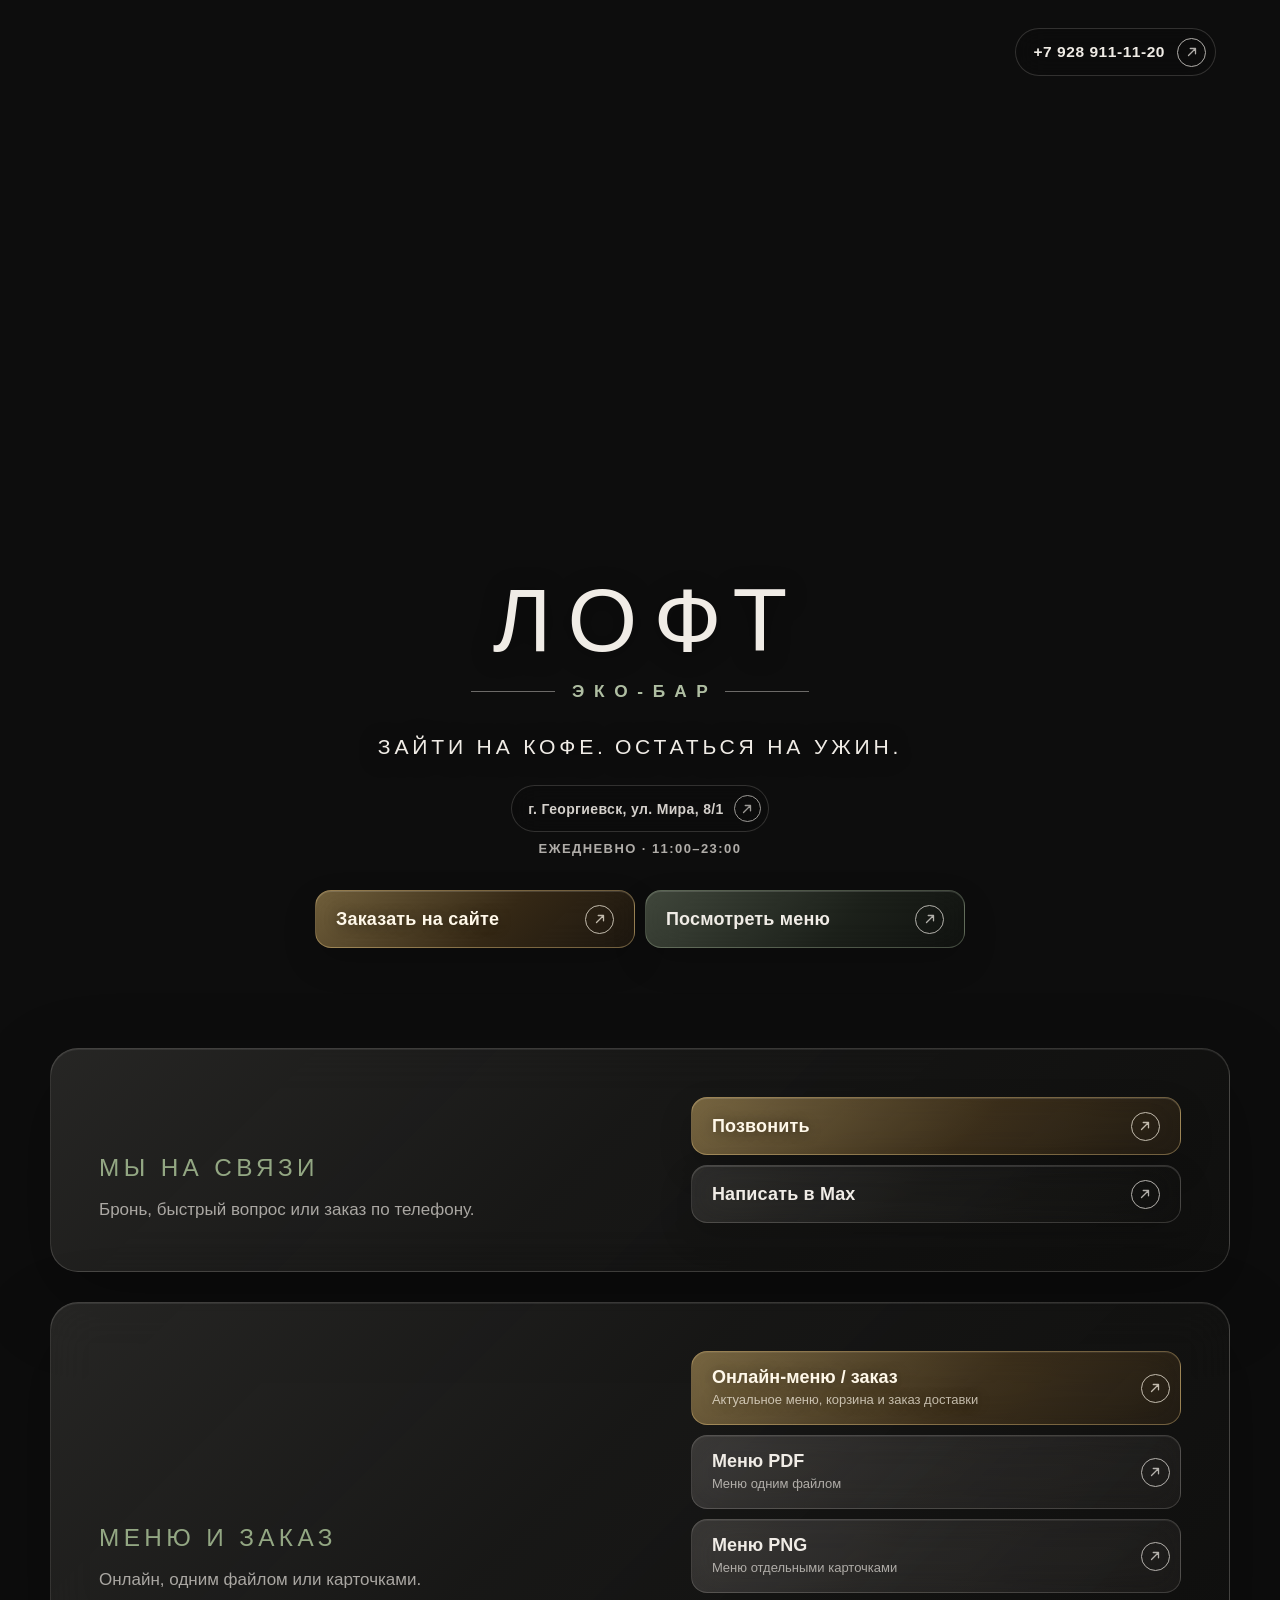
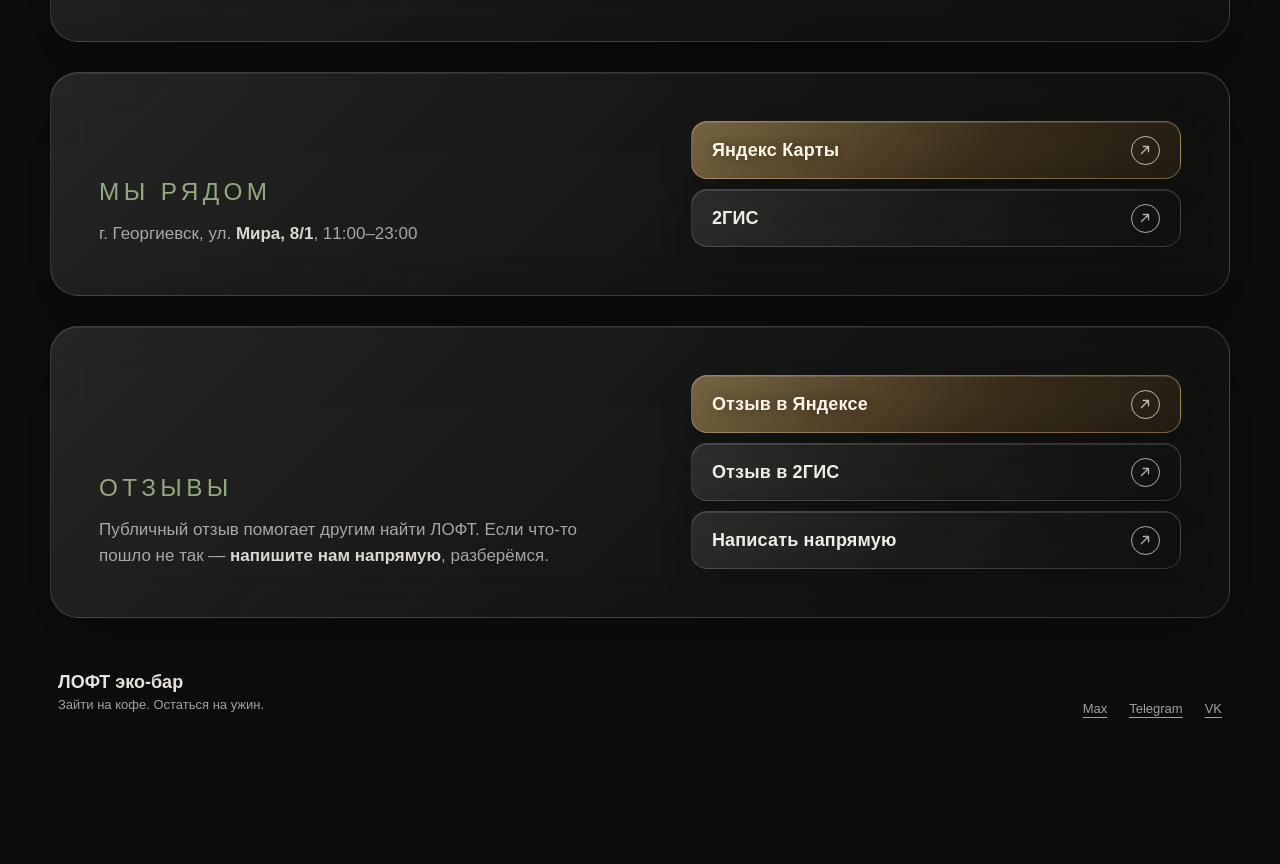
==== index.html @ bc10d26e "Add files via upload" ====
<!doctype html>
<html lang="ru">
  <head>
    <meta charset="utf-8" />
    <meta name="viewport" content="width=device-width, initial-scale=1" />
    <meta name="theme-color" content="#0d0d0d" />
    <meta
      name="description"
      content="ЛОФТ эко-бар в Георгиевске: меню, заказ, маршрут и отзывы."
    />
    <title>ЛОФТ эко-бар — семейный рестобар-кофейня</title>
    <link rel="icon" href="favicon.svg" type="image/svg+xml" />
    <link rel="stylesheet" href="styles.css" />
    <script src="script.js" defer></script>
  </head>
  <body>
    <main>
      <div class="ambientBackground" aria-hidden="true"></div>

      <header class="hero" id="top">
        <nav class="topbar" aria-label="Основная навигация">
          <a class="topPhone" href="tel:+79289111120">
            <span>+7 928 911-11-20</span>
            <span class="arrow" aria-hidden="true">
              <svg viewBox="0 0 16 16" focusable="false">
                <path d="M4 12 12 4M6 4h6v6"></path>
              </svg>
            </span>
          </a>
        </nav>

        <div class="heroContent">
          <div class="heroIdentity">
            <div class="brandLockup">
              <h1>ЛОФТ</h1>
              <div class="ecoDivider" aria-label="эко-бар">
                <span aria-hidden="true"></span>
                <p>эко-бар</p>
                <span aria-hidden="true"></span>
              </div>
            </div>
            <p class="heroTagline">
              <span>Зайти на кофе.</span>
              <span>Остаться на ужин.</span>
            </p>
          </div>

          <div class="heroDetails">
            <a
              class="metaPill metaLink"
              href="https://yandex.ru/maps/-/CLWtAUNn"
              target="_blank"
              rel="noopener noreferrer"
            >
              <span>г. Георгиевск, ул. Мира, 8/1</span>
              <span class="arrow" aria-hidden="true">
                <svg viewBox="0 0 16 16" focusable="false">
                  <path d="M4 12 12 4M6 4h6v6"></path>
                </svg>
              </span>
            </a>
            <span class="heroHours">Ежедневно · 11:00–23:00</span>
          </div>

          <div class="heroActions">
            <a
              class="button buttonPrimary"
              href="https://delivery.restik.com/loftecobar"
              target="_blank"
              rel="noopener noreferrer"
            >
              Заказать на сайте
              <span class="arrow" aria-hidden="true">
                <svg viewBox="0 0 16 16" focusable="false">
                  <path d="M4 12 12 4M6 4h6v6"></path>
                </svg>
              </span>
            </a>
            <a class="button buttonGlass" href="#menu">
              Посмотреть меню
              <span class="arrow" aria-hidden="true">
                <svg viewBox="0 0 16 16" focusable="false">
                  <path d="M4 12 12 4M6 4h6v6"></path>
                </svg>
              </span>
            </a>
          </div>
        </div>
      </header>

      <div class="contentShell">
        <section class="glassPanel contactPanel" id="contact">
          <div class="contactCopy">
            <h2>Мы на связи</h2>
            <p>Бронь, быстрый вопрос или заказ по телефону.</p>
          </div>
          <div class="contactActions">
            <a class="button buttonPrimary" href="tel:+79289111120">
              Позвонить
              <span class="arrow" aria-hidden="true">
                <svg viewBox="0 0 16 16" focusable="false">
                  <path d="M4 12 12 4M6 4h6v6"></path>
                </svg>
              </span>
            </a>
            <a
              class="button buttonQuiet"
              href="https://max.ru/u/f9LHodD0cOJC2l22G8SwGrYEwNBu0Li9f3mlZ4DPx5f_AALDQjhPPnP1zCc"
              target="_blank"
              rel="noopener noreferrer"
            >
              Написать в Max
              <span class="arrow" aria-hidden="true">
                <svg viewBox="0 0 16 16" focusable="false">
                  <path d="M4 12 12 4M6 4h6v6"></path>
                </svg>
              </span>
            </a>
          </div>
        </section>

        <section class="glassPanel actionsPanel" id="menu">
          <div class="sectionIntro">
            <p class="sectionLabel menuTitle">Меню и заказ</p>
            <p>Онлайн, одним файлом или карточками.</p>
          </div>

          <div class="actionGrid">
            <a
              class="actionCard actionCardPrimary"
              href="https://delivery.restik.com/loftecobar"
              target="_blank"
              rel="noopener noreferrer"
            >
              <span class="cardNumber">01</span>
              <span class="cardCopy">
                <strong>Онлайн-меню / заказ</strong>
                <small>Актуальное меню, корзина и заказ доставки</small>
              </span>
              <span class="arrow" aria-hidden="true">
                <svg viewBox="0 0 16 16" focusable="false">
                  <path d="M4 12 12 4M6 4h6v6"></path>
                </svg>
              </span>
            </a>

            <a
              class="actionCard"
              href="https://disk.yandex.ru/i/TqRIkq4zuN8ZxA"
              target="_blank"
              rel="noopener noreferrer"
            >
              <span class="cardNumber">02</span>
              <span class="cardCopy">
                <strong>Меню PDF</strong>
                <small>Меню одним файлом</small>
              </span>
              <span class="arrow" aria-hidden="true">
                <svg viewBox="0 0 16 16" focusable="false">
                  <path d="M4 12 12 4M6 4h6v6"></path>
                </svg>
              </span>
            </a>

            <a
              class="actionCard"
              href="https://disk.yandex.ru/d/AP6tMeqPiaYXHA"
              target="_blank"
              rel="noopener noreferrer"
            >
              <span class="cardNumber">03</span>
              <span class="cardCopy">
                <strong>Меню PNG</strong>
                <small>Меню отдельными карточками</small>
              </span>
              <span class="arrow" aria-hidden="true">
                <svg viewBox="0 0 16 16" focusable="false">
                  <path d="M4 12 12 4M6 4h6v6"></path>
                </svg>
              </span>
            </a>
          </div>
        </section>

        <section class="detailGrid" aria-label="Маршрут">
          <article class="glassPanel detailCard" id="route">
            <div class="detailCopy">
              <h2 class="panelTitle">Мы рядом</h2>
              <p class="panelDescription routeDescription">
                г. Георгиевск, ул. <strong>Мира, 8/1</strong>, 11:00–23:00
              </p>
            </div>
            <div class="buttonStack">
              <a
                class="button buttonPrimary"
                href="https://yandex.ru/maps/-/CLWtAUNn"
                target="_blank"
                rel="noopener noreferrer"
              >
                Яндекс Карты
                <span class="arrow" aria-hidden="true">
                  <svg viewBox="0 0 16 16" focusable="false">
                    <path d="M4 12 12 4M6 4h6v6"></path>
                  </svg>
                </span>
              </a>
              <a
                class="button buttonQuiet"
                href="https://go.2gis.com/yyePI"
                target="_blank"
                rel="noopener noreferrer"
              >
                2ГИС
                <span class="arrow" aria-hidden="true">
                  <svg viewBox="0 0 16 16" focusable="false">
                    <path d="M4 12 12 4M6 4h6v6"></path>
                  </svg>
                </span>
              </a>
            </div>
          </article>
        </section>

        <section class="glassPanel reviewPanel" id="reviews">
          <div class="reviewCopy">
            <h2 class="panelTitle">Отзывы</h2>
            <p class="panelDescription">
              Публичный отзыв помогает другим найти ЛОФТ. Если что-то пошло не
              так — <strong>напишите нам напрямую</strong>, разберёмся.
            </p>
          </div>
          <div class="reviewActions">
            <a
              class="button buttonPrimary"
              href="https://yandex.ru/maps/org/loft_eco_bar/25566783641/?add-review=true&amp;ll=43.453183%2C44.127639&amp;z=14"
              target="_blank"
              rel="noopener noreferrer"
            >
              Отзыв в Яндексе
              <span class="arrow" aria-hidden="true">
                <svg viewBox="0 0 16 16" focusable="false">
                  <path d="M4 12 12 4M6 4h6v6"></path>
                </svg>
              </span>
            </a>
            <a
              class="button buttonQuiet"
              href="https://go.2gis.com/J8Sox"
              target="_blank"
              rel="noopener noreferrer"
            >
              Отзыв в 2ГИС
              <span class="arrow" aria-hidden="true">
                <svg viewBox="0 0 16 16" focusable="false">
                  <path d="M4 12 12 4M6 4h6v6"></path>
                </svg>
              </span>
            </a>
            <a
              class="button buttonQuiet"
              href="https://max.ru/u/f9LHodD0cOIA-SZj9-avbQp1Ar7JcLvjmVXccJVioT0Pys84n3wCsUuttxI"
              target="_blank"
              rel="noopener noreferrer"
            >
              Написать напрямую
              <span class="arrow" aria-hidden="true">
                <svg viewBox="0 0 16 16" focusable="false">
                  <path d="M4 12 12 4M6 4h6v6"></path>
                </svg>
              </span>
            </a>
          </div>
        </section>

        <footer>
          <div>
            <p class="footerBrand">ЛОФТ эко-бар</p>
            <p>Зайти на кофе. Остаться на ужин.</p>
          </div>
          <div class="socials" aria-label="Социальные сети">
            <a
              href="https://max.ru/id615425451700_biz"
              target="_blank"
              rel="noopener noreferrer"
              >Max</a
            >
            <a
              href="https://t.me/loft_eco_bar"
              target="_blank"
              rel="noopener noreferrer"
              >Telegram</a
            >
            <a
              href="https://vk.ru/loft_eco_bar"
              target="_blank"
              rel="noopener noreferrer"
              >VK</a
            >
          </div>
        </footer>
      </div>

      <nav class="mobileDock" aria-label="Быстрые действия">
        <a
          href="https://delivery.restik.com/loftecobar"
          target="_blank"
          rel="noopener noreferrer"
        >
          <span aria-hidden="true"></span>
          Заказать
        </a>
        <a href="#menu">
          <span aria-hidden="true"></span>
          Меню
        </a>
        <a href="#route">
          <span aria-hidden="true"></span>
          Маршрут
        </a>
      </nav>
    </main>
  </body>
</html>
---- styles.css ----
@font-face {
  font-family: "Manrope";
  font-style: normal;
  font-weight: 200 800;
  font-display: swap;
  src: url("assets/fonts/manrope-cyrillic.woff2") format("woff2");
  unicode-range: U+0301, U+0400-045F, U+0490-0491, U+04B0-04B1, U+2116;
}

@font-face {
  font-family: "Manrope";
  font-style: normal;
  font-weight: 200 800;
  font-display: swap;
  src: url("assets/fonts/manrope-latin.woff2") format("woff2");
  unicode-range: U+0000-00FF, U+0131, U+0152-0153, U+02BB-02BC, U+02C6, U+02DA,
    U+02DC, U+0304, U+0308, U+0329, U+2000-206F, U+20AC, U+2122, U+2191,
    U+2193, U+2212, U+2215, U+FEFF, U+FFFD;
}

@font-face {
  font-family: "Montserrat";
  font-style: normal;
  font-weight: 100 900;
  font-display: swap;
  src: url("assets/fonts/montserrat-cyrillic.woff2") format("woff2");
  unicode-range: U+0301, U+0400-045F, U+0490-0491, U+04B0-04B1, U+2116;
}

@font-face {
  font-family: "Montserrat";
  font-style: normal;
  font-weight: 100 900;
  font-display: swap;
  src: url("assets/fonts/montserrat-latin.woff2") format("woff2");
  unicode-range: U+0000-00FF, U+0131, U+0152-0153, U+02BB-02BC, U+02C6, U+02DA,
    U+02DC, U+0304, U+0308, U+0329, U+2000-206F, U+20AC, U+2122, U+2191,
    U+2193, U+2212, U+2215, U+FEFF, U+FFFD;
}

:root {
  --font-manrope: "Manrope", sans-serif;
  --font-montserrat: "Montserrat", sans-serif;
  --ink: #0d0d0d;
  --milk: #f0ece6;
  --milk-muted: rgba(240, 236, 230, 0.67);
  --accent: #caa05b;
  --accent-bright: #d8b16d;
  --sage: #93a783;
  --sage-soft: #afbea2;
  --amber-glass:
    linear-gradient(135deg, rgba(229, 191, 113, 0.46), rgba(172, 122, 48, 0.25) 58%, rgba(94, 65, 28, 0.2));
  --sage-glass:
    linear-gradient(135deg, rgba(164, 184, 150, 0.34), rgba(89, 111, 80, 0.2) 62%, rgba(34, 45, 31, 0.18));
  --neutral-glass:
    linear-gradient(135deg, rgba(240, 236, 230, 0.105), rgba(240, 236, 230, 0.035) 46%, rgba(13, 13, 13, 0.16));
  --glass: rgba(18, 18, 16, 0.5);
  --glass-strong: rgba(13, 13, 13, 0.88);
  --glass-soft: rgba(240, 236, 230, 0.052);
  --line: rgba(240, 236, 230, 0.17);
  --shadow: 0 28px 80px rgba(0, 0, 0, 0.28);
}

* {
  box-sizing: border-box;
}

html {
  scroll-behavior: smooth;
  scroll-padding-top: 24px;
  background: var(--ink);
}

body {
  margin: 0;
  min-width: 320px;
  background: var(--ink);
  color: var(--milk);
  font-family: var(--font-manrope), Arial, sans-serif;
  -webkit-font-smoothing: antialiased;
  -moz-osx-font-smoothing: grayscale;
  text-rendering: optimizeLegibility;
}

main {
  position: relative;
  isolation: isolate;
}

a {
  color: inherit;
}

.ambientBackground {
  position: fixed;
  z-index: 0;
  inset: 0;
  background-color: var(--ink);
  background-image: url("assets/hero-lamps-desktop.webp");
  background-repeat: no-repeat;
  background-position: center top;
  background-size: 100% auto;
  pointer-events: none;
}

.ambientBackground::after {
  content: "";
  position: absolute;
  inset: 0;
  background:
    linear-gradient(90deg, rgba(13, 13, 13, 0.46) 0%, rgba(13, 13, 13, 0.08) 50%, rgba(13, 13, 13, 0.46) 100%),
    linear-gradient(180deg, rgba(13, 13, 13, 0.04) 0%, rgba(13, 13, 13, 0.1) 48%, rgba(13, 13, 13, 0.88) 94%);
}

.hero {
  position: relative;
  z-index: 1;
  width: min(1440px, 100%);
  min-height: 100svh;
  margin: 0 auto;
  padding: 28px clamp(24px, 5vw, 72px) 56px;
  display: flex;
  flex-direction: column;
}

.topbar {
  display: flex;
  align-items: center;
  justify-content: flex-end;
  gap: 20px;
}

.topPhone {
  min-height: 48px;
  padding: 0 9px 0 18px;
  display: inline-flex;
  align-items: center;
  gap: 12px;
  border: 1px solid var(--line);
  border-radius: 999px;
  background: rgba(13, 13, 13, 0.38);
  backdrop-filter: blur(14px);
  -webkit-backdrop-filter: blur(14px);
  text-decoration: none;
  font-size: 15.5px;
  font-weight: 650;
  letter-spacing: 0.035em;
}

.arrow {
  width: 29px;
  height: 29px;
  flex: none;
  display: inline-grid;
  place-items: center;
  border: 1px solid currentColor;
  border-radius: 50%;
  opacity: 0.72;
  transition: transform 180ms ease, opacity 180ms ease;
}

.arrow svg {
  width: 14px;
  height: 14px;
  fill: none;
  stroke: currentColor;
  stroke-width: 1.5;
  stroke-linecap: round;
  stroke-linejoin: round;
}

a:hover .arrow {
  transform: translate(1px, -1px);
  opacity: 1;
}

.heroContent {
  width: min(940px, 100%);
  margin: clamp(430px, 56svh, 720px) auto 0;
  text-align: center;
}

.brandLockup {
  width: fit-content;
  max-width: 100%;
  margin-inline: auto;
}

.hero h1 {
  margin: 0;
  font-size: clamp(64px, 7vw, 101px);
  font-family: var(--font-montserrat), Arial, sans-serif;
  font-weight: 400;
  line-height: 0.9;
  letter-spacing: 0.18em;
  text-transform: uppercase;
  text-wrap: balance;
  text-shadow: 0 3px 24px rgba(0, 0, 0, 0.42);
  transform: translateX(0.09em);
}

.ecoDivider {
  width: 100%;
  margin: 20px auto 0;
  display: grid;
  grid-template-columns: 1fr 2fr 1fr;
  align-items: center;
  gap: 0;
}

.ecoDivider > span {
  width: 100%;
  height: 1px;
  background: rgba(240, 236, 230, 0.42);
}

.ecoDivider p {
  margin: 0;
  padding-inline: 12px;
  color: var(--sage-soft);
  font-size: clamp(15px, 1.35vw, 19px);
  font-weight: 620;
  letter-spacing: 0.56em;
  text-transform: uppercase;
  transform: translateX(0.28em);
}

.sectionLabel {
  margin: 0 0 16px;
  color: var(--sage-soft);
  font-size: 11px;
  font-weight: 760;
  line-height: 1.4;
  letter-spacing: 0.19em;
  text-transform: uppercase;
}

.heroTagline {
  margin: 29px 0 0;
  display: flex;
  justify-content: center;
  gap: 0.7ch;
  font-size: clamp(16.5px, 1.65vw, 22px);
  font-weight: 520;
  line-height: 1.55;
  letter-spacing: 0.18em;
  text-transform: uppercase;
  text-shadow: 0 3px 20px rgba(0, 0, 0, 0.62);
}

.heroDetails {
  margin-top: 22px;
  display: flex;
  flex-direction: column;
  align-items: center;
  justify-content: center;
  gap: 9px;
  flex-wrap: wrap;
}

.heroHours {
  color: rgba(240, 236, 230, 0.72);
  font-size: 13px;
  font-weight: 620;
  letter-spacing: 0.11em;
  text-transform: uppercase;
}

.metaPill {
  min-height: 47px;
  padding: 0 16px;
  display: inline-flex;
  align-items: center;
  gap: 10px;
  border: 1px solid var(--line);
  border-radius: 999px;
  background: rgba(13, 13, 13, 0.38);
  backdrop-filter: blur(14px);
  -webkit-backdrop-filter: blur(14px);
  color: rgba(240, 236, 230, 0.88);
  font-size: 14px;
  font-weight: 620;
  letter-spacing: 0.025em;
}

.metaLink {
  padding-right: 7px;
  text-decoration: none;
}

.metaLink .arrow {
  width: 27px;
  height: 27px;
}

.heroActions {
  width: min(650px, 100%);
  margin: 34px auto 0;
  display: grid;
  grid-template-columns: repeat(2, minmax(0, 1fr));
  justify-content: center;
  gap: 10px;
}

.button {
  min-height: 58px;
  padding: 0 20px;
  display: inline-flex;
  align-items: center;
  justify-content: space-between;
  gap: 18px;
  border: 1px solid transparent;
  border-radius: 16px;
  text-decoration: none;
  font-size: 14px;
  font-weight: 640;
  letter-spacing: 0.015em;
  box-shadow:
    inset 0 1px 0 rgba(255, 255, 255, 0.13),
    0 14px 34px rgba(0, 0, 0, 0.16);
  backdrop-filter: blur(18px) saturate(118%);
  -webkit-backdrop-filter: blur(18px) saturate(118%);
  transition: transform 180ms ease, filter 180ms ease, border-color 180ms ease;
}

.button:active,
.actionCard:active {
  transform: scale(0.985);
}

.buttonPrimary {
  border-color: rgba(240, 205, 137, 0.38);
  background: var(--amber-glass);
  color: #fff8e9;
  text-shadow: 0 1px 14px rgba(0, 0, 0, 0.42);
}

.buttonPrimary:hover {
  filter: brightness(1.1);
  border-color: rgba(248, 218, 156, 0.58);
}

.buttonQuiet {
  border-color: var(--line);
  background: var(--neutral-glass);
  color: var(--milk);
}

.buttonGlass {
  border-color: rgba(181, 201, 167, 0.31);
  background: var(--sage-glass);
  color: var(--milk);
}

.buttonGlass:hover,
.buttonQuiet:hover {
  border-color: rgba(240, 236, 230, 0.24);
  filter: brightness(1.12);
}

.hasActiveButton .buttonPrimary,
.hasActiveButton .actionCardPrimary,
.hasActiveButton .mobileDock a:first-child {
  border-color: rgba(181, 201, 167, 0.31);
  background: var(--sage-glass);
  color: var(--milk);
  text-shadow: none;
}

.button.isActiveButton,
.actionCard.isActiveButton,
.mobileDock a.isActiveButton {
  border-color: rgba(240, 205, 137, 0.42);
  background: var(--amber-glass);
  color: #fff8e9;
  text-shadow: 0 1px 14px rgba(0, 0, 0, 0.42);
}

.contentShell {
  position: relative;
  z-index: 1;
  width: min(1180px, calc(100% - 32px));
  margin: 0 auto;
  padding: 44px 0 132px;
}

.glassPanel {
  border: 1px solid var(--line);
  border-radius: 28px;
  background:
    var(--neutral-glass),
    var(--glass);
  box-shadow:
    inset 0 1px 0 rgba(255, 255, 255, 0.08),
    var(--shadow);
  backdrop-filter: blur(24px) saturate(112%);
  -webkit-backdrop-filter: blur(24px) saturate(112%);
}

.contactPanel {
  padding: clamp(30px, 4.4vw, 48px);
  display: grid;
  grid-template-columns: minmax(0, 1fr) minmax(440px, 0.95fr);
  align-items: end;
  gap: clamp(34px, 6vw, 76px);
}

.contactCopy h2,
.panelTitle {
  margin: 0;
  color: var(--sage);
  font-size: clamp(18px, 1.9vw, 25px);
  font-weight: 520;
  line-height: 1.55;
  letter-spacing: 0.18em;
  text-transform: uppercase;
}

.contactCopy p,
.panelDescription {
  margin: 18px 0 0;
  color: var(--milk-muted);
  font-size: 17px;
  line-height: 1.55;
}

.panelDescription strong {
  color: rgba(240, 236, 230, 0.9);
  font-weight: 590;
  text-decoration: none;
}

.contactActions {
  display: grid;
  grid-template-columns: 1fr;
  gap: 10px;
}

.contactActions .button {
  font-size: 20px;
  font-weight: 620;
}

.actionsPanel {
  margin-top: 22px;
  padding: clamp(28px, 5vw, 58px);
}

.sectionIntro {
  max-width: 630px;
}

.sectionIntro .menuTitle {
  margin: 0;
  color: var(--sage);
  font-size: clamp(18px, 1.9vw, 25px);
  font-weight: 520;
  line-height: 1.55;
  letter-spacing: 0.18em;
  text-transform: uppercase;
}

.sectionLabel {
  color: var(--sage-soft);
}

.sectionIntro h2 {
  margin: 0;
  font-size: clamp(34px, 4.3vw, 57px);
  font-weight: 570;
  line-height: 1.05;
  letter-spacing: -0.04em;
  text-wrap: balance;
}

.sectionIntro > p:last-child,
.detailText {
  margin: 16px 0 0;
  color: var(--milk-muted);
  font-size: 17px;
  line-height: 1.6;
}

.actionGrid {
  margin-top: 30px;
  display: grid;
  grid-template-columns: repeat(2, minmax(0, 1fr));
  gap: 12px;
}

.actionCard {
  min-height: 160px;
  padding: 22px;
  display: grid;
  grid-template-columns: 1fr auto;
  grid-template-rows: auto 1fr;
  gap: 22px;
  border: 1px solid var(--line);
  border-radius: 22px;
  background:
    var(--neutral-glass),
    var(--glass-soft);
  box-shadow: inset 0 1px 0 rgba(255, 255, 255, 0.065);
  backdrop-filter: blur(17px) saturate(112%);
  -webkit-backdrop-filter: blur(17px) saturate(112%);
  text-decoration: none;
  transition: transform 180ms ease, filter 180ms ease, border-color 180ms ease;
}

.actionCard:hover {
  transform: translateY(-2px);
  border-color: rgba(156, 173, 142, 0.7);
  filter: brightness(1.12);
}

.actionCardPrimary {
  border-color: rgba(240, 205, 137, 0.36);
  background: var(--amber-glass);
  color: #fff8e9;
  text-shadow: 0 1px 14px rgba(0, 0, 0, 0.36);
}

.actionCardPrimary:hover {
  border-color: rgba(248, 218, 156, 0.56);
}

.cardNumber {
  font-size: 11px;
  font-weight: 800;
  letter-spacing: 0.15em;
}

.actionCard:not(.actionCardPrimary) .cardNumber {
  color: #a6b096;
}

.cardCopy {
  grid-column: 1;
  grid-row: 2;
  align-self: end;
}

.cardCopy strong {
  display: block;
  font-size: 20px;
  font-weight: 620;
}

.cardCopy small {
  margin-top: 7px;
  display: block;
  color: var(--milk-muted);
  font-size: 14px;
  line-height: 1.45;
}

.actionCardPrimary .cardCopy small {
  color: rgba(255, 248, 233, 0.7);
}

.actionCard > .arrow {
  grid-column: 2;
  grid-row: 2;
  align-self: end;
}

.detailGrid {
  margin-top: 22px;
  display: grid;
  grid-template-columns: 1fr;
  gap: 16px;
}

.detailCard {
  padding: clamp(28px, 4.4vw, 48px);
  display: flex;
  flex-direction: column;
}

.routeDescription {
  max-width: 560px;
}

.buttonStack {
  margin-top: 0;
  padding-top: 29px;
  display: grid;
  grid-template-columns: 1fr;
  gap: 10px;
}

.reviewPanel {
  margin-top: 22px;
  padding: clamp(28px, 5vw, 58px);
  display: grid;
  grid-template-columns: minmax(0, 1fr) minmax(440px, 0.95fr);
  align-items: end;
  gap: clamp(34px, 6vw, 76px);
}

.reviewActions {
  display: grid;
  gap: 10px;
}

.buttonStack .button,
.reviewActions .button {
  font-size: 20px;
  font-weight: 620;
}

footer {
  padding: 50px 8px 16px;
  display: flex;
  align-items: end;
  justify-content: space-between;
  gap: 32px;
  color: var(--milk-muted);
  font-size: 13px;
}

footer p {
  margin: 4px 0;
}

.footerBrand {
  color: var(--milk);
  font-size: 18px;
  font-weight: 760;
}

.socials {
  display: flex;
  flex-wrap: wrap;
  gap: 22px;
}

.socials a {
  text-underline-offset: 4px;
}

.mobileDock {
  display: none;
}

:focus-visible {
  outline: 2px solid var(--sage-soft);
  outline-offset: 4px;
}

@media (min-width: 761px) {
  .ambientBackground::after {
    background:
      linear-gradient(
        180deg,
        rgba(13, 13, 13, 0.02) 0%,
        rgba(13, 13, 13, 0.1) 34%,
        rgba(13, 13, 13, 0.78) 82%,
        var(--ink) 100%
      );
  }

  .heroActions .button,
  .contactActions .button,
  .buttonStack .button,
  .reviewActions .button {
    font-size: 18px;
    font-weight: 570;
    letter-spacing: 0.01em;
  }

  .actionsPanel,
  .detailGrid,
  .reviewPanel {
    margin-top: 30px;
  }

  .contactPanel,
  .actionsPanel,
  .detailCard,
  .reviewPanel {
    padding: clamp(30px, 4.4vw, 48px);
    grid-template-columns: minmax(0, 1fr) minmax(440px, 0.95fr);
    align-items: stretch;
    gap: clamp(34px, 6vw, 76px);
  }

  .actionsPanel {
    display: grid;
  }

  .contactCopy,
  .sectionIntro,
  .detailCopy,
  .reviewCopy {
    align-self: end;
  }

  .contactCopy p,
  .sectionIntro > p:last-child,
  .panelDescription {
    margin-top: 10px;
  }

  .contactActions,
  .actionGrid,
  .buttonStack,
  .reviewActions {
    align-self: start;
  }

  .actionGrid {
    margin-top: 0;
    grid-template-columns: 1fr;
    gap: 10px;
  }

  .actionCard {
    min-height: 74px;
    padding: 0 10px 0 20px;
    grid-template-columns: 1fr auto;
    grid-template-rows: 1fr;
    gap: 18px;
    border-radius: 16px;
  }

  .cardNumber {
    display: none;
  }

  .cardCopy {
    grid-column: 1;
    grid-row: 1;
    align-self: center;
  }

  .cardCopy strong {
    font-size: 18px;
    font-weight: 570;
  }

  .cardCopy small {
    margin-top: 3px;
    font-size: 13px;
  }

  .actionCard > .arrow {
    grid-column: 2;
    grid-row: 1;
    align-self: center;
  }

  .detailCard {
    display: grid;
  }

  .buttonStack {
    padding-top: 0;
  }
}

@media (max-width: 760px) {
  .ambientBackground {
    background-image: url("assets/hero-lamps-mobile.webp");
    background-position: center top;
    background-size: cover;
  }

  .ambientBackground::after {
    background:
      linear-gradient(180deg, rgba(13, 13, 13, 0.02) 0%, rgba(13, 13, 13, 0.1) 34%, rgba(13, 13, 13, 0.78) 82%, var(--ink) 100%);
  }

  .hero {
    min-height: 100svh;
    padding: 19px 18px calc(90px + env(safe-area-inset-bottom));
  }

  .topbar {
    gap: 8px;
  }

  .topPhone {
    min-height: 42px;
    padding: 0 7px 0 12px;
    gap: 8px;
    font-size: clamp(11.5px, 3.3vw, 13.75px);
  }

  .topPhone .arrow {
    width: 26px;
    height: 26px;
    font-size: 10px;
  }

  .heroContent {
    width: 100%;
    max-width: 560px;
    margin-top: clamp(300px, 41svh, 360px);
  }

  .brandLockup {
    width: min(82vw, 360px);
  }

  .heroTagline {
    margin-top: 22px;
    flex-direction: column;
    gap: 2px;
    font-size: clamp(12px, 3.75vw, 15.25px);
    line-height: 1.65;
    letter-spacing: 0.15em;
  }

  .heroDetails {
    margin-top: 17px;
    gap: 7px;
  }

  .heroHours {
    font-size: 11px;
    letter-spacing: 0.1em;
  }

  .metaPill {
    min-height: 42px;
    padding-inline: 13px;
    font-size: clamp(11.5px, 3.2vw, 13.75px);
  }

  .metaLink {
    padding-right: 6px;
  }

  .metaLink .arrow {
    width: 26px;
    height: 26px;
    font-size: 10px;
  }

  .heroActions {
    display: grid;
    grid-template-columns: repeat(2, minmax(0, 1fr));
    margin-top: 30px;
    gap: 8px;
  }

  .heroActions .button {
    min-height: 54px;
    padding-inline: 12px 8px;
    gap: 8px;
    font-size: clamp(10.5px, 3vw, 12.5px);
    font-weight: 570;
    letter-spacing: 0.01em;
    white-space: nowrap;
  }

  .heroActions .arrow {
    width: 26px;
    height: 26px;
    font-size: 10px;
  }

  .contentShell {
    width: min(100% - 24px, 620px);
    padding: 28px 0 124px;
  }

  .glassPanel {
    border-radius: 23px;
    background:
      linear-gradient(
        135deg,
        rgba(240, 236, 230, 0.075),
        rgba(240, 236, 230, 0.02) 46%,
        rgba(13, 13, 13, 0.08)
      ),
      rgba(13, 13, 13, 0.34);
    backdrop-filter: blur(18px) saturate(108%);
    -webkit-backdrop-filter: blur(18px) saturate(108%);
  }

  .actionsPanel,
  .detailCard,
  .reviewPanel {
    padding: 24px 20px;
  }

  .contactPanel {
    padding: 25px 20px 20px;
    grid-template-columns: 1fr;
    gap: 24px;
  }

  .contactCopy h2,
  .panelTitle {
    font-size: clamp(15.5px, 4.2vw, 18px);
  }

  .sectionIntro .menuTitle {
    font-size: clamp(15.5px, 4.2vw, 18px);
  }

  .contactCopy p,
  .panelDescription {
    margin-top: 12px;
    font-size: 15px;
  }

  .contactActions {
    gap: 8px;
  }

  .contactActions .button {
    min-height: 54px;
    padding-inline: 14px 8px;
    font-size: 17px;
  }

  .contactActions .arrow {
    width: 26px;
    height: 26px;
  }

  .sectionIntro h2 {
    font-size: 33px;
  }

  .sectionIntro > p:last-child,
  .detailText {
    margin-top: 13px;
    font-size: 15px;
  }

  .actionGrid {
    margin-top: 22px;
    grid-template-columns: 1fr;
    gap: 9px;
  }

  .actionCard {
    min-height: 118px;
    padding: 17px;
    gap: 15px;
    border-radius: 18px;
  }

  .cardCopy strong {
    font-size: 17px;
  }

  .cardCopy small {
    font-size: 13px;
  }

  .detailGrid {
    margin-top: 18px;
    grid-template-columns: 1fr;
    gap: 12px;
  }

  .buttonStack {
    gap: 8px;
    padding-top: 24px;
  }

  .buttonStack .button {
    min-height: 54px;
    padding-inline: 14px 8px;
    font-size: 17px;
  }

  .buttonStack .arrow {
    width: 26px;
    height: 26px;
  }

  .reviewPanel {
    margin-top: 18px;
    grid-template-columns: 1fr;
    gap: 24px;
  }

  .reviewActions .button {
    min-height: 54px;
    padding-inline: 14px 8px;
    font-size: 17px;
  }

  .reviewActions .arrow {
    width: 26px;
    height: 26px;
  }

  footer {
    padding: 38px 4px 10px;
    display: grid;
    gap: 24px;
  }

  .mobileDock {
    position: fixed;
    z-index: 30;
    left: 10px;
    right: 10px;
    bottom: max(9px, env(safe-area-inset-bottom));
    display: grid;
    grid-template-columns: repeat(3, 1fr);
    padding: 7px;
    border: 1px solid var(--line);
    border-radius: 18px;
    background: rgba(13, 13, 13, 0.88);
    box-shadow: 0 18px 50px rgba(0, 0, 0, 0.45);
    backdrop-filter: blur(18px);
    -webkit-backdrop-filter: blur(18px);
  }

  .mobileDock a {
    min-height: 48px;
    display: flex;
    flex-direction: column;
    align-items: center;
    justify-content: center;
    gap: 6px;
    border-radius: 12px;
    text-decoration: none;
    font-size: 10.5px;
    font-weight: 680;
  }

  .mobileDock a:first-child {
    border: 1px solid rgba(240, 205, 137, 0.3);
    background: var(--amber-glass);
    color: #fff8e9;
  }

  .mobileDock a > span {
    width: 18px;
    height: 2px;
    border-radius: 999px;
    background: currentColor;
    opacity: 0.8;
  }
}

@media (max-width: 360px), (max-height: 700px) and (max-width: 760px) {
  .hero {
    padding-inline: 15px;
    padding-bottom: calc(86px + env(safe-area-inset-bottom));
  }

  .hero h1 {
    font-size: clamp(40px, 12vw, 48px);
  }

  .heroContent {
    margin-top: clamp(210px, 29svh, 250px);
  }

  .heroTagline {
    margin-top: 14px;
    font-size: clamp(10px, 3.2vw, 12px);
    line-height: 1.5;
  }

  .heroDetails {
    margin-top: 12px;
  }

  .heroActions {
    margin-top: 20px;
  }
}

@media (prefers-reduced-motion: reduce) {
  html {
    scroll-behavior: auto;
  }

  *,
  *::before,
  *::after {
    transition: none !important;
  }
}
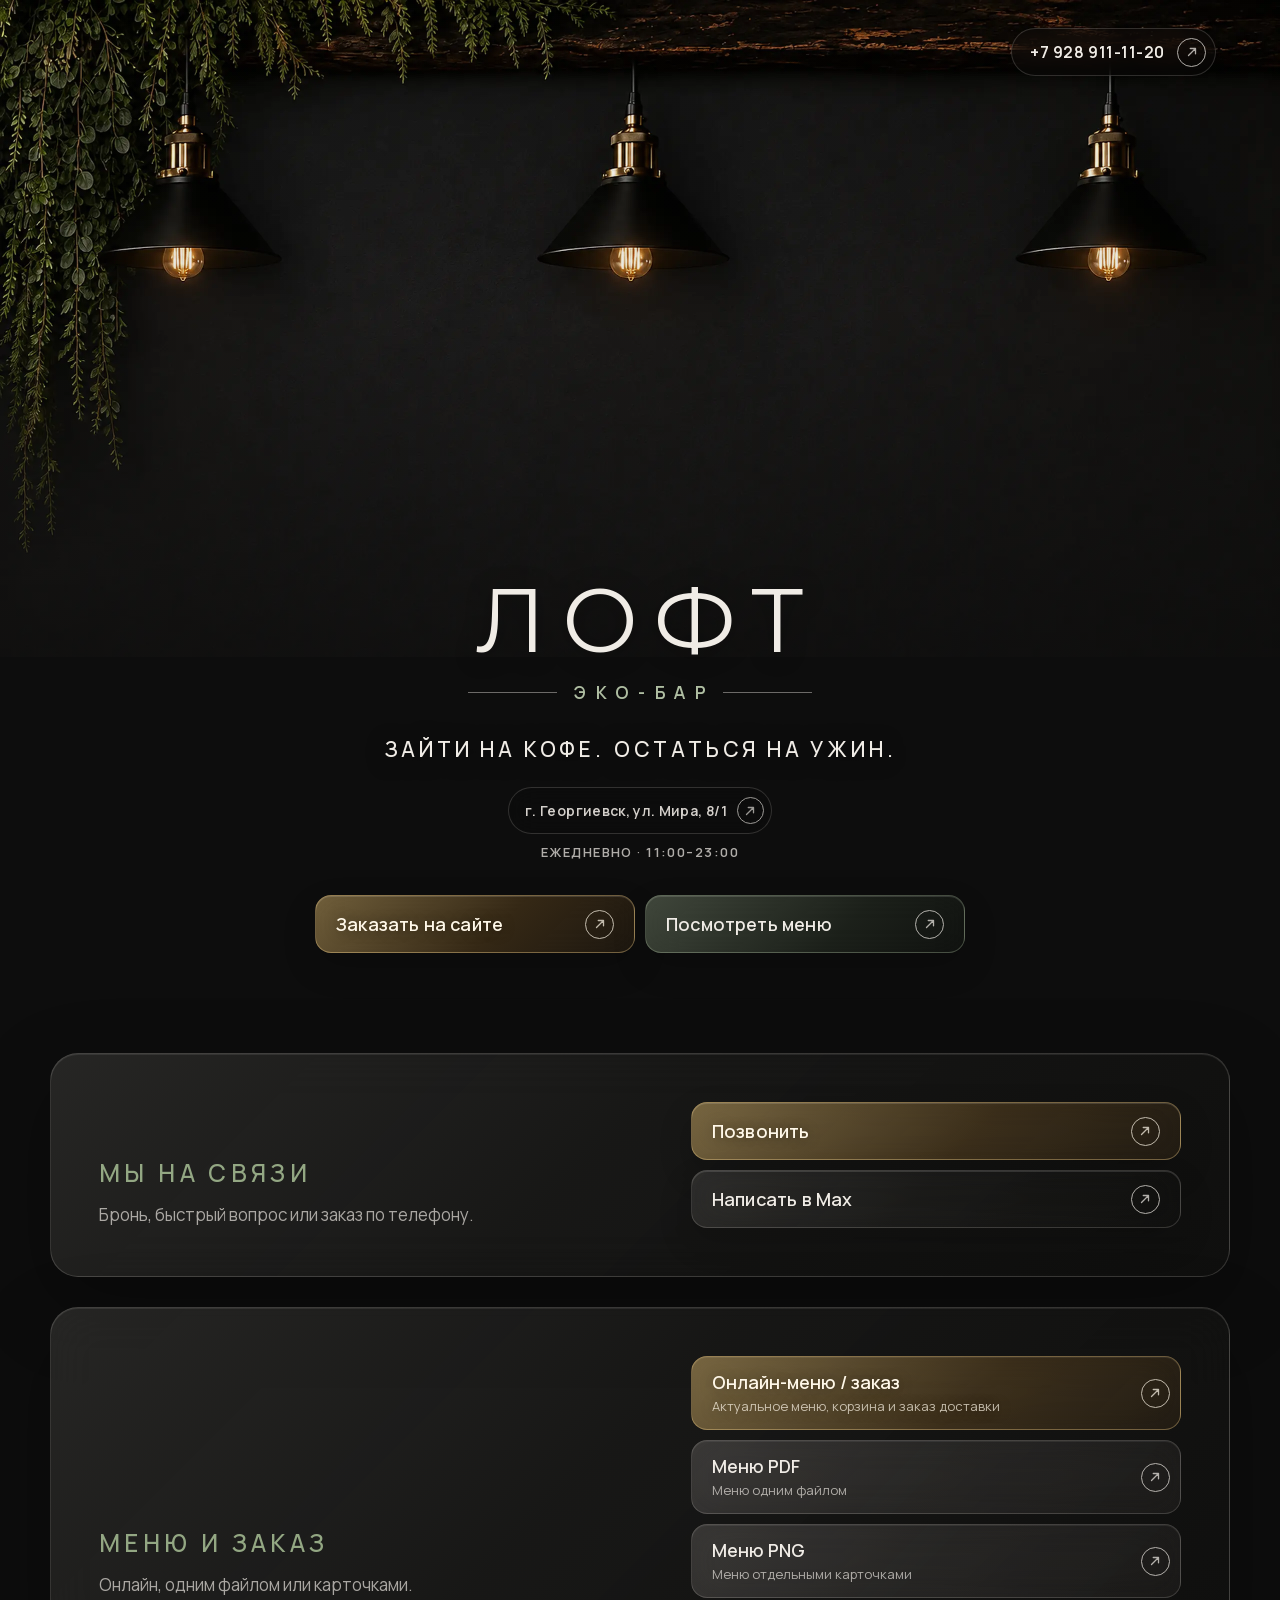
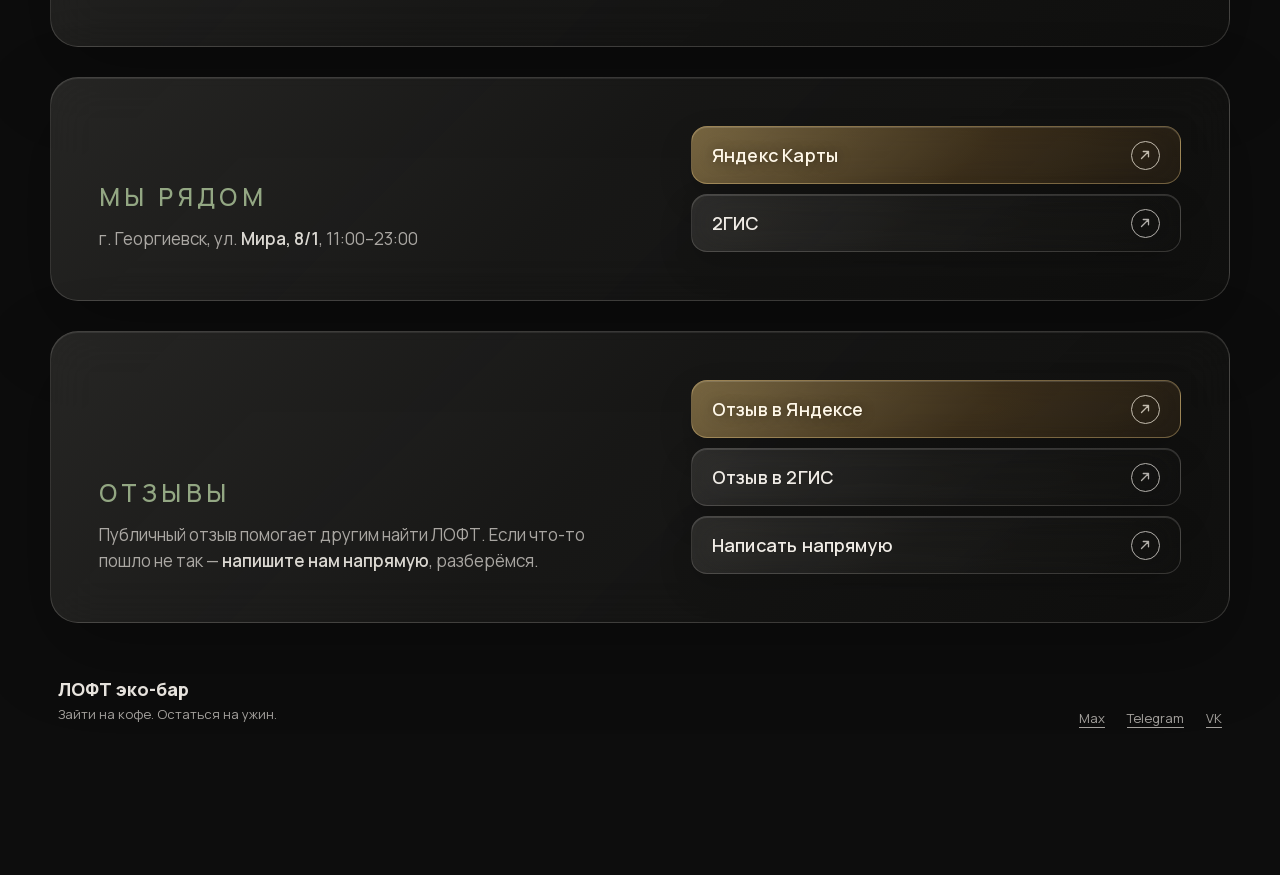
==== commit ad422b80: "Update menu PDF and PNG links" ====
--- a/index.html
+++ b/index.html
@@ -146,7 +146,7 @@
 
             <a
               class="actionCard"
-              href="https://disk.yandex.ru/i/TqRIkq4zuN8ZxA"
+              href="https://disk.yandex.ru/i/FbsOmlJcg_mFQQ"
               target="_blank"
               rel="noopener noreferrer"
             >
@@ -164,7 +164,7 @@
 
             <a
               class="actionCard"
-              href="https://disk.yandex.ru/d/AP6tMeqPiaYXHA"
+              href="https://disk.yandex.ru/d/DBee1IFxMWrSvw"
               target="_blank"
               rel="noopener noreferrer"
             >
--- a/styles.css
+++ b/styles.css
@@ -203,9 +203,9 @@
   width: 100%;
   margin: 20px auto 0;
   display: grid;
-  grid-template-columns: 1fr 2fr 1fr;
+  grid-template-columns: minmax(0, 1fr) auto minmax(0, 1fr);
   align-items: center;
-  gap: 0;
+  gap: 12px;
 }
 
 .ecoDivider > span {
@@ -216,11 +216,11 @@
 
 .ecoDivider p {
   margin: 0;
-  padding-inline: 12px;
   color: var(--sage-soft);
   font-size: clamp(15px, 1.35vw, 19px);
   font-weight: 620;
   letter-spacing: 0.56em;
+  white-space: nowrap;
   text-transform: uppercase;
   transform: translateX(0.28em);
 }
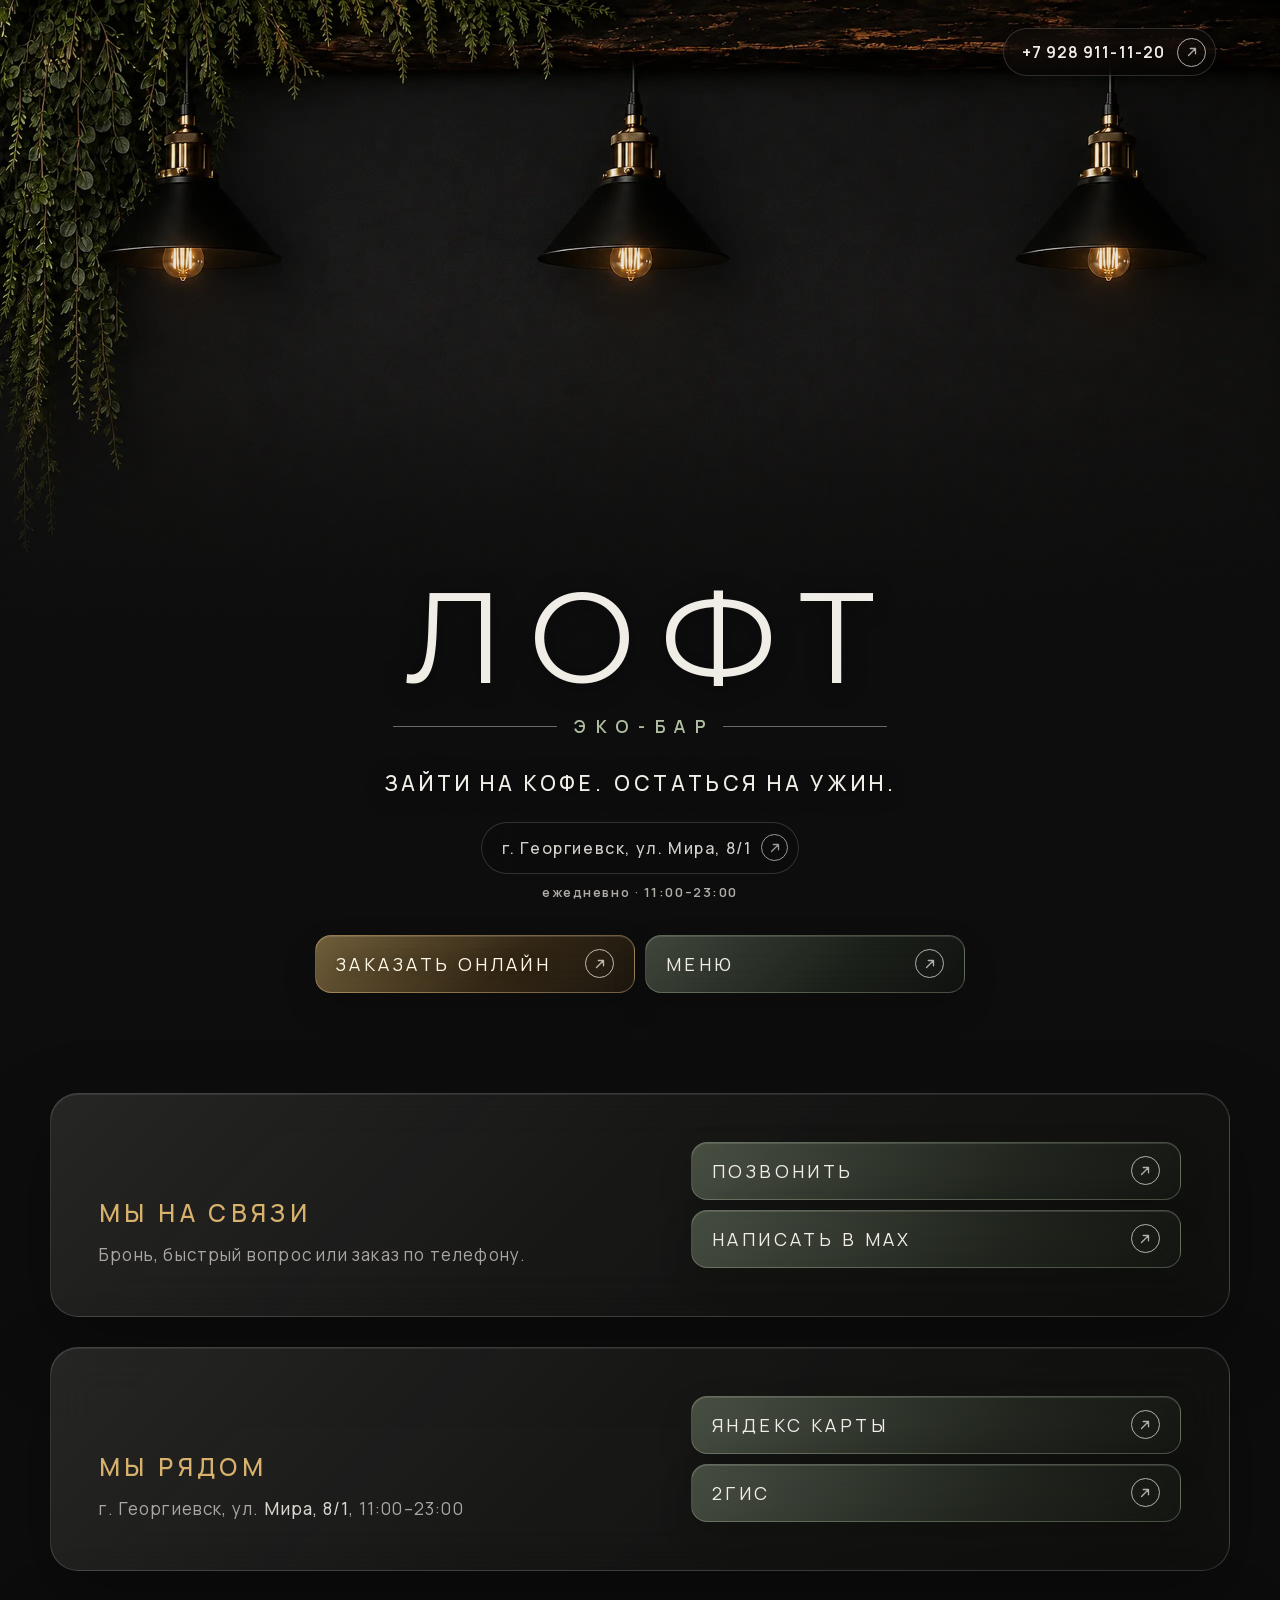
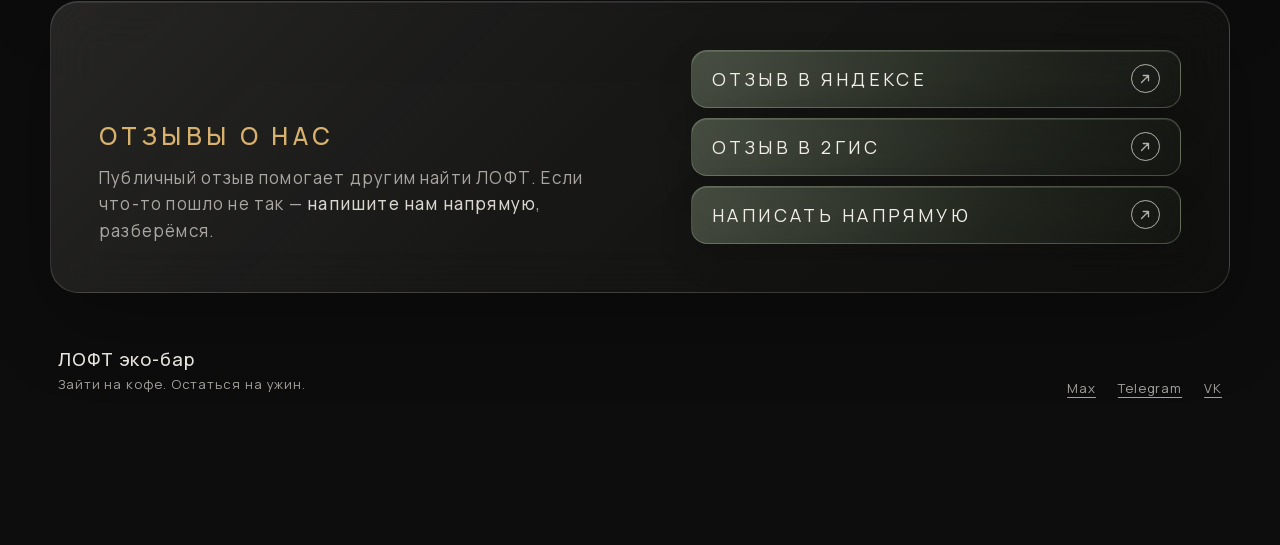
==== commit b7766734: "Update LOFT site and publish menu" ====
--- a/index.html
+++ b/index.html
@@ -8,12 +8,46 @@
       name="description"
       content="ЛОФТ эко-бар в Георгиевске: меню, заказ, маршрут и отзывы."
     />
-    <title>ЛОФТ эко-бар — семейный рестобар-кофейня</title>
+    <title>ЛОФТ эко-бар Георгиевск — рестобар и кофейня</title>
+    <link rel="canonical" href="https://loftecobar.ru/" />
     <link rel="icon" href="favicon.svg" type="image/svg+xml" />
     <link rel="stylesheet" href="styles.css" />
     <script src="script.js" defer></script>
+    <link rel="stylesheet" href="compact-preview.css" />
+    <script src="compact-preview.js" defer></script>
+    <script type="application/ld+json">
+{
+  "@context": "https://schema.org",
+  "@type": "CafeOrCoffeeShop",
+  "name": "ЛОФТ эко-бар",
+  "url": "https://loftecobar.ru/",
+  "image": "https://loftecobar.ru/assets/hero-lamps-desktop.webp",
+  "telephone": "+7 928 911-11-20",
+  "address": {
+    "@type": "PostalAddress",
+    "streetAddress": "ул. Мира, 8/1",
+    "addressLocality": "Георгиевск",
+    "addressCountry": "RU"
+  },
+  "openingHours": "Mo-Su 11:00-23:00",
+  "menu": "https://loftecobar.ru/menu/",
+  "sameAs": [
+    "https://t.me/loft_eco_bar",
+    "https://vk.ru/loft_eco_bar"
+  ],
+  "geo": {
+    "@type": "GeoCoordinates",
+    "latitude": 44.127687,
+    "longitude": 43.453145
+  }
+}
+    </script>
   </head>
   <body>
+    <nav class="compactBar" aria-label="Быстрый заказ и меню" hidden>
+      <a class="button buttonPrimary" href="https://delivery.restik.com/loftecobar" target="_blank" rel="noopener noreferrer">Заказать онлайн</a>
+      <a class="button buttonGlass" href="/menu/">Меню</a>
+    </nav>
     <main>
       <div class="ambientBackground" aria-hidden="true"></div>
 
@@ -59,7 +93,7 @@
                 </svg>
               </span>
             </a>
-            <span class="heroHours">Ежедневно · 11:00–23:00</span>
+            <span class="heroHours">ежедневно · 11:00–23:00</span>
           </div>
 
           <div class="heroActions">
@@ -69,15 +103,15 @@
               target="_blank"
               rel="noopener noreferrer"
             >
-              Заказать на сайте
-              <span class="arrow" aria-hidden="true">
-                <svg viewBox="0 0 16 16" focusable="false">
-                  <path d="M4 12 12 4M6 4h6v6"></path>
-                </svg>
-              </span>
-            </a>
-            <a class="button buttonGlass" href="#menu">
-              Посмотреть меню
+              Заказать онлайн
+              <span class="arrow" aria-hidden="true">
+                <svg viewBox="0 0 16 16" focusable="false">
+                  <path d="M4 12 12 4M6 4h6v6"></path>
+                </svg>
+              </span>
+            </a>
+            <a class="button buttonGlass" href="/menu/">
+              Меню
               <span class="arrow" aria-hidden="true">
                 <svg viewBox="0 0 16 16" focusable="false">
                   <path d="M4 12 12 4M6 4h6v6"></path>
@@ -119,68 +153,7 @@
           </div>
         </section>
 
-        <section class="glassPanel actionsPanel" id="menu">
-          <div class="sectionIntro">
-            <p class="sectionLabel menuTitle">Меню и заказ</p>
-            <p>Онлайн, одним файлом или карточками.</p>
-          </div>
-
-          <div class="actionGrid">
-            <a
-              class="actionCard actionCardPrimary"
-              href="https://delivery.restik.com/loftecobar"
-              target="_blank"
-              rel="noopener noreferrer"
-            >
-              <span class="cardNumber">01</span>
-              <span class="cardCopy">
-                <strong>Онлайн-меню / заказ</strong>
-                <small>Актуальное меню, корзина и заказ доставки</small>
-              </span>
-              <span class="arrow" aria-hidden="true">
-                <svg viewBox="0 0 16 16" focusable="false">
-                  <path d="M4 12 12 4M6 4h6v6"></path>
-                </svg>
-              </span>
-            </a>
-
-            <a
-              class="actionCard"
-              href="https://disk.yandex.ru/i/FbsOmlJcg_mFQQ"
-              target="_blank"
-              rel="noopener noreferrer"
-            >
-              <span class="cardNumber">02</span>
-              <span class="cardCopy">
-                <strong>Меню PDF</strong>
-                <small>Меню одним файлом</small>
-              </span>
-              <span class="arrow" aria-hidden="true">
-                <svg viewBox="0 0 16 16" focusable="false">
-                  <path d="M4 12 12 4M6 4h6v6"></path>
-                </svg>
-              </span>
-            </a>
-
-            <a
-              class="actionCard"
-              href="https://disk.yandex.ru/d/DBee1IFxMWrSvw"
-              target="_blank"
-              rel="noopener noreferrer"
-            >
-              <span class="cardNumber">03</span>
-              <span class="cardCopy">
-                <strong>Меню PNG</strong>
-                <small>Меню отдельными карточками</small>
-              </span>
-              <span class="arrow" aria-hidden="true">
-                <svg viewBox="0 0 16 16" focusable="false">
-                  <path d="M4 12 12 4M6 4h6v6"></path>
-                </svg>
-              </span>
-            </a>
-          </div>
-        </section>
+
 
         <section class="detailGrid" aria-label="Маршрут">
           <article class="glassPanel detailCard" id="route">
@@ -223,7 +196,7 @@
 
         <section class="glassPanel reviewPanel" id="reviews">
           <div class="reviewCopy">
-            <h2 class="panelTitle">Отзывы</h2>
+            <h2 class="panelTitle">Отзывы о нас</h2>
             <p class="panelDescription">
               Публичный отзыв помогает другим найти ЛОФТ. Если что-то пошло не
               так — <strong>напишите нам напрямую</strong>, разберёмся.
@@ -309,7 +282,7 @@
           <span aria-hidden="true"></span>
           Заказать
         </a>
-        <a href="#menu">
+        <a href="/menu/">
           <span aria-hidden="true"></span>
           Меню
         </a>
--- a/styles.css
+++ b/styles.css
@@ -96,10 +96,10 @@
   z-index: 0;
   inset: 0;
   background-color: var(--ink);
-  background-image: url("assets/hero-lamps-desktop.webp");
+  background-image: linear-gradient(to bottom, transparent 60%, var(--ink) 100%), url("assets/hero-lamps-desktop.webp");
   background-repeat: no-repeat;
   background-position: center top;
-  background-size: 100% auto;
+  background-size: 100% 51.29vw, 100% auto;
   pointer-events: none;
 }
 
@@ -188,7 +188,7 @@
 
 .hero h1 {
   margin: 0;
-  font-size: clamp(64px, 7vw, 101px);
+  font-size: clamp(64px, 10vw, 145px);
   font-family: var(--font-montserrat), Arial, sans-serif;
   font-weight: 400;
   line-height: 0.9;
@@ -426,7 +426,7 @@
 
 .panelDescription strong {
   color: rgba(240, 236, 230, 0.9);
-  font-weight: 590;
+  font-weight: 450;
   text-decoration: none;
 }
 
@@ -458,6 +458,7 @@
   line-height: 1.55;
   letter-spacing: 0.18em;
   text-transform: uppercase;
+  text-wrap: wrap;
 }
 
 .sectionLabel {
@@ -626,7 +627,7 @@
 .footerBrand {
   color: var(--milk);
   font-size: 18px;
-  font-weight: 760;
+  font-weight: 500;
 }
 
 .socials {
@@ -852,7 +853,8 @@
     font-size: clamp(10.5px, 3vw, 12.5px);
     font-weight: 570;
     letter-spacing: 0.01em;
-    white-space: nowrap;
+    white-space: normal;
+    overflow-wrap: anywhere;
   }
 
   .heroActions .arrow {
@@ -1083,3 +1085,47 @@
     transition: none !important;
   }
 }
+
+/* Slightly more space between letters on the main actions. */
+.heroActions .button,
+.contactActions .button,
+.buttonStack .button,
+.reviewActions .button { letter-spacing: 0.07em; }
+
+.contactCopy p, .routeDescription, .reviewCopy .panelDescription, footer { letter-spacing: 0.07em; }
+
+.topPhone, .heroDetails .metaLink, .heroHours { letter-spacing: 0.07em; }
+
+.heroHours { letter-spacing: 0.12em; text-transform: none; }
+
+.heroDetails .metaLink { min-height: 52px; max-width: 100%; padding: 0 10px 0 20px; font-size: clamp(13px, 3.6vw, 16px); font-weight: 500; letter-spacing: 0.10em; }
+
+/* Equal starting appearance for contact, directions and review actions. */
+:is(.contactActions, .buttonStack, .reviewActions) .button {
+  border-color: rgba(181, 201, 167, 0.31);
+  background: var(--sage-glass);
+  color: var(--milk);
+  text-shadow: none;
+}
+@media (hover: hover) {
+  :is(.contactActions, .buttonStack, .reviewActions) .button:hover {
+    border-color: rgba(248, 218, 156, 0.58);
+    background: var(--amber-glass);
+    color: #fff8e9;
+  }
+}
+:is(.contactActions, .buttonStack, .reviewActions) .button:focus-visible,
+:is(.contactActions, .buttonStack, .reviewActions) .button:active {
+  border-color: rgba(248, 218, 156, 0.58);
+  background: var(--amber-glass);
+  color: #fff8e9;
+}
+
+.heroActions .buttonPrimary { font-weight: 400; }
+.heroActions .buttonGlass { text-transform: uppercase; letter-spacing: 0.19em; }
+
+.heroActions .button, .contactActions .button, .buttonStack .button, .reviewActions .button { text-transform: uppercase; letter-spacing: 0.19em; }
+
+.heroActions .button, .contactActions .button, .buttonStack .button, .reviewActions .button { font-weight: 400; }
+
+.contactCopy h2, .panelTitle { color: #d8b16d; }
--- a/compact-preview.css
+++ b/compact-preview.css
@@ -0,0 +1,4 @@
+[hidden].compactBar { display: none; }
+.compactBar { position: fixed; z-index: 100; top: 0; left: 0; right: 0; display: flex; justify-content: center; gap: 10px; padding: 10px max(14px, env(safe-area-inset-right)) 10px max(14px, env(safe-area-inset-left)); background: rgba(13,13,13,.96); border-bottom: 1px solid rgba(240,236,230,.17); }
+.compactBar .button { justify-content: center; min-height: 44px; width: min(220px, 50%); padding: 8px 12px; font-size: clamp(10px, 2.8vw, 13px); font-weight: 400; text-align: center; text-transform: uppercase; letter-spacing: .1em; }
+html.compact-preview .mobileDock { display: none; }
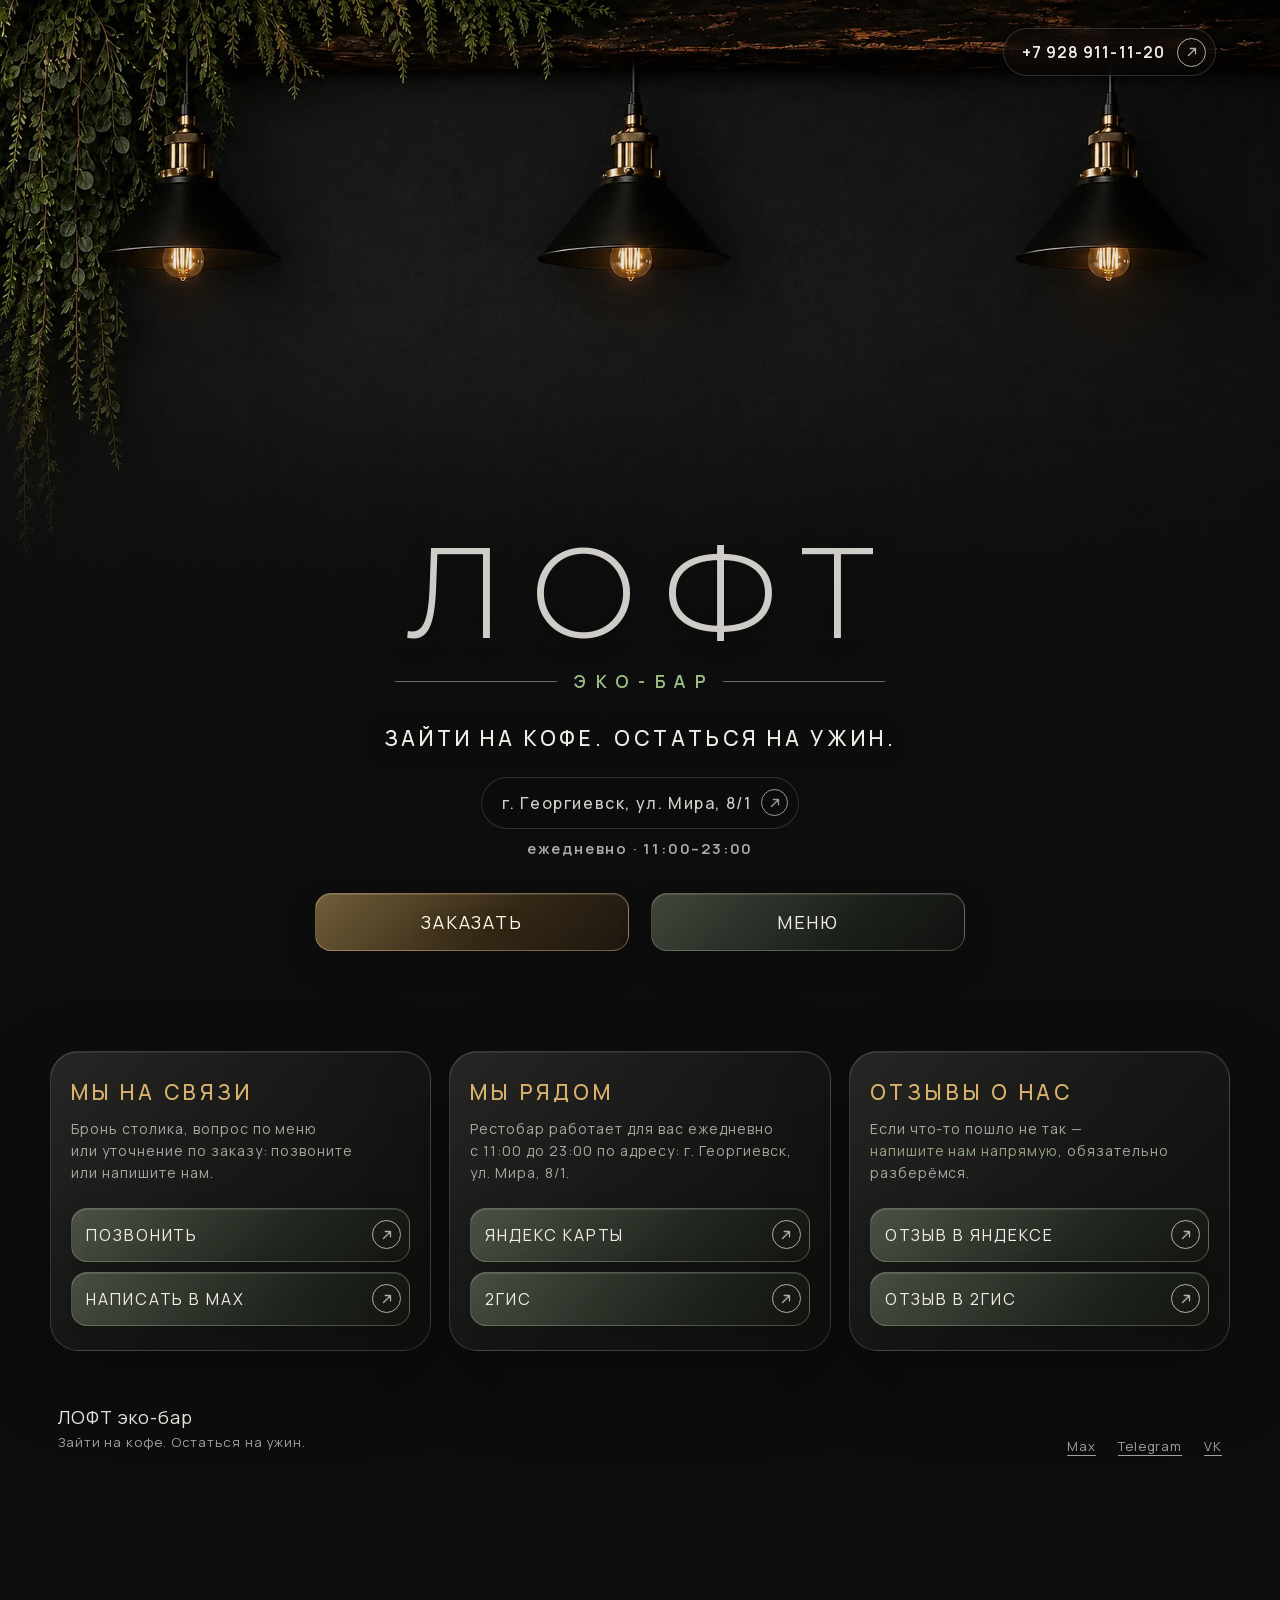
==== commit 30bea4b9: "Refine LOFT home and menu layouts" ====
--- a/index.html
+++ b/index.html
@@ -45,24 +45,23 @@
   </head>
   <body>
     <nav class="compactBar" aria-label="Быстрый заказ и меню" hidden>
-      <a class="button buttonPrimary" href="https://delivery.restik.com/loftecobar" target="_blank" rel="noopener noreferrer">Заказать онлайн</a>
+      <a class="button buttonPrimary" href="https://delivery.restik.com/loftecobar" target="_blank" rel="noopener noreferrer">Заказать</a>
       <a class="button buttonGlass" href="/menu/">Меню</a>
+    </nav>
+    <nav class="topbar" aria-label="Основная навигация">
+      <a class="topPhone" href="tel:+79289111120">
+        <span>+7 928 911-11-20</span>
+        <span class="arrow" aria-hidden="true">
+          <svg viewBox="0 0 16 16" focusable="false">
+            <path d="M4 12 12 4M6 4h6v6"></path>
+          </svg>
+        </span>
+      </a>
     </nav>
     <main>
       <div class="ambientBackground" aria-hidden="true"></div>
 
       <header class="hero" id="top">
-        <nav class="topbar" aria-label="Основная навигация">
-          <a class="topPhone" href="tel:+79289111120">
-            <span>+7 928 911-11-20</span>
-            <span class="arrow" aria-hidden="true">
-              <svg viewBox="0 0 16 16" focusable="false">
-                <path d="M4 12 12 4M6 4h6v6"></path>
-              </svg>
-            </span>
-          </a>
-        </nav>
-
         <div class="heroContent">
           <div class="heroIdentity">
             <div class="brandLockup">
@@ -103,7 +102,7 @@
               target="_blank"
               rel="noopener noreferrer"
             >
-              Заказать онлайн
+              Заказать
               <span class="arrow" aria-hidden="true">
                 <svg viewBox="0 0 16 16" focusable="false">
                   <path d="M4 12 12 4M6 4h6v6"></path>
@@ -126,7 +125,7 @@
         <section class="glassPanel contactPanel" id="contact">
           <div class="contactCopy">
             <h2>Мы на связи</h2>
-            <p>Бронь, быстрый вопрос или заказ по телефону.</p>
+            <p>Бронь столика, вопрос по меню<br>или уточнение по заказу: позвоните<br>или напишите нам.</p>
           </div>
           <div class="contactActions">
             <a class="button buttonPrimary" href="tel:+79289111120">
@@ -160,7 +159,7 @@
             <div class="detailCopy">
               <h2 class="panelTitle">Мы рядом</h2>
               <p class="panelDescription routeDescription">
-                г. Георгиевск, ул. <strong>Мира, 8/1</strong>, 11:00–23:00
+                Рестобар работает для вас ежедневно с&nbsp;11:00&nbsp;до&nbsp;23:00 по адресу: г. Георгиевск, ул.&nbsp;Мира,&nbsp;8/1.
               </p>
             </div>
             <div class="buttonStack">
@@ -198,8 +197,8 @@
           <div class="reviewCopy">
             <h2 class="panelTitle">Отзывы о нас</h2>
             <p class="panelDescription">
-              Публичный отзыв помогает другим найти ЛОФТ. Если что-то пошло не
-              так — <strong>напишите нам напрямую</strong>, разберёмся.
+              Если что-то пошло не так —<br>
+              <a class="reviewDirectLink" href="https://max.ru/u/f9LHodD0cOIA-SZj9-avbQp1Ar7JcLvjmVXccJVioT0Pys84n3wCsUuttxI" target="_blank" rel="noopener noreferrer">напишите нам напрямую</a>, обязательно<br>разберёмся.
             </p>
           </div>
           <div class="reviewActions">
@@ -223,19 +222,6 @@
               rel="noopener noreferrer"
             >
               Отзыв в 2ГИС
-              <span class="arrow" aria-hidden="true">
-                <svg viewBox="0 0 16 16" focusable="false">
-                  <path d="M4 12 12 4M6 4h6v6"></path>
-                </svg>
-              </span>
-            </a>
-            <a
-              class="button buttonQuiet"
-              href="https://max.ru/u/f9LHodD0cOIA-SZj9-avbQp1Ar7JcLvjmVXccJVioT0Pys84n3wCsUuttxI"
-              target="_blank"
-              rel="noopener noreferrer"
-            >
-              Написать напрямую
               <span class="arrow" aria-hidden="true">
                 <svg viewBox="0 0 16 16" focusable="false">
                   <path d="M4 12 12 4M6 4h6v6"></path>
@@ -286,7 +272,7 @@
           <span aria-hidden="true"></span>
           Меню
         </a>
-        <a href="#route">
+        <a href="https://yandex.ru/maps/-/CLWtAUNn" target="_blank" rel="noopener noreferrer">
           <span aria-hidden="true"></span>
           Маршрут
         </a>
--- a/styles.css
+++ b/styles.css
@@ -216,7 +216,7 @@
 
 .ecoDivider p {
   margin: 0;
-  color: var(--sage-soft);
+  color: #9cbe86;
   font-size: clamp(15px, 1.35vw, 19px);
   font-weight: 620;
   letter-spacing: 0.56em;
@@ -260,7 +260,7 @@
 
 .heroHours {
   color: rgba(240, 236, 230, 0.72);
-  font-size: 13px;
+  font-size: 15px;
   font-weight: 620;
   letter-spacing: 0.11em;
   text-transform: uppercase;
@@ -359,8 +359,7 @@
 }
 
 .hasActiveButton .buttonPrimary,
-.hasActiveButton .actionCardPrimary,
-.hasActiveButton .mobileDock a:first-child {
+.hasActiveButton .actionCardPrimary {
   border-color: rgba(181, 201, 167, 0.31);
   background: var(--sage-glass);
   color: var(--milk);
@@ -409,7 +408,7 @@
 .panelTitle {
   margin: 0;
   color: var(--sage);
-  font-size: clamp(18px, 1.9vw, 25px);
+  font-size: clamp(24px, 2vw, 26px);
   font-weight: 520;
   line-height: 1.55;
   letter-spacing: 0.18em;
@@ -453,7 +452,7 @@
 .sectionIntro .menuTitle {
   margin: 0;
   color: var(--sage);
-  font-size: clamp(18px, 1.9vw, 25px);
+  font-size: clamp(24px, 2vw, 26px);
   font-weight: 520;
   line-height: 1.55;
   letter-spacing: 0.18em;
@@ -604,6 +603,12 @@
   gap: 10px;
 }
 
+.reviewDirectLink {
+  color: var(--sage);
+  text-decoration: none;
+  white-space: nowrap;
+}
+
 .buttonStack .button,
 .reviewActions .button {
   font-size: 20px;
@@ -627,7 +632,7 @@
 .footerBrand {
   color: var(--milk);
   font-size: 18px;
-  font-weight: 500;
+  font-weight: 400;
 }
 
 .socials {
@@ -761,6 +766,11 @@
 }
 
 @media (max-width: 760px) {
+  .hero h1 {
+    font-weight: 320;
+    color: rgba(240, 236, 230, 0.86);
+  }
+
   .ambientBackground {
     background-image: url("assets/hero-lamps-mobile.webp");
     background-position: center top;
@@ -773,8 +783,8 @@
   }
 
   .hero {
-    min-height: 100svh;
-    padding: 19px 18px calc(90px + env(safe-area-inset-bottom));
+    min-height: 0;
+    padding: 19px 18px calc(34px + env(safe-area-inset-bottom));
   }
 
   .topbar {
@@ -785,7 +795,7 @@
     min-height: 42px;
     padding: 0 7px 0 12px;
     gap: 8px;
-    font-size: clamp(11.5px, 3.3vw, 13.75px);
+    font-size: clamp(14px, 4vw, 16.5px);
   }
 
   .topPhone .arrow {
@@ -797,7 +807,7 @@
   .heroContent {
     width: 100%;
     max-width: 560px;
-    margin-top: clamp(300px, 41svh, 360px);
+    margin-top: clamp(270px, 37svh, 330px);
   }
 
   .brandLockup {
@@ -810,7 +820,7 @@
     gap: 2px;
     font-size: clamp(12px, 3.75vw, 15.25px);
     line-height: 1.65;
-    letter-spacing: 0.15em;
+    letter-spacing: 0.17em;
   }
 
   .heroDetails {
@@ -819,7 +829,7 @@
   }
 
   .heroHours {
-    font-size: 11px;
+    font-size: clamp(14px, 4vw, 16px);
     letter-spacing: 0.1em;
   }
 
@@ -865,7 +875,7 @@
 
   .contentShell {
     width: min(100% - 24px, 620px);
-    padding: 28px 0 124px;
+    padding: 20px 0 124px;
   }
 
   .glassPanel {
@@ -896,11 +906,13 @@
 
   .contactCopy h2,
   .panelTitle {
-    font-size: clamp(15.5px, 4.2vw, 18px);
+    font-size: 24px;
+    letter-spacing: 0.1em;
   }
 
   .sectionIntro .menuTitle {
-    font-size: clamp(15.5px, 4.2vw, 18px);
+    font-size: 24px;
+    letter-spacing: 0.1em;
   }
 
   .contactCopy p,
@@ -997,7 +1009,31 @@
   footer {
     padding: 38px 4px 10px;
     display: grid;
-    gap: 24px;
+    grid-template-columns: max-content minmax(0, 1fr);
+    gap: 0;
+  }
+
+  footer > div:first-child {
+    display: contents;
+  }
+
+  footer .footerBrand {
+    grid-column: 1;
+    grid-row: 1;
+  }
+
+  footer > div:first-child > p:not(.footerBrand) {
+    grid-column: 1 / -1;
+    grid-row: 2;
+  }
+
+  footer .socials {
+    grid-column: 1;
+    grid-row: 3;
+    justify-self: start;
+    justify-content: flex-start;
+    gap: 8px;
+    margin-top: 24px;
   }
 
   .mobileDock {
@@ -1026,14 +1062,8 @@
     gap: 6px;
     border-radius: 12px;
     text-decoration: none;
-    font-size: 10.5px;
-    font-weight: 680;
-  }
-
-  .mobileDock a:first-child {
-    border: 1px solid rgba(240, 205, 137, 0.3);
-    background: var(--amber-glass);
-    color: #fff8e9;
+    font-size: clamp(12px, 3.7vw, 14px);
+    font-weight: 500;
   }
 
   .mobileDock a > span {
@@ -1048,7 +1078,7 @@
 @media (max-width: 360px), (max-height: 700px) and (max-width: 760px) {
   .hero {
     padding-inline: 15px;
-    padding-bottom: calc(86px + env(safe-area-inset-bottom));
+    padding-bottom: calc(34px + env(safe-area-inset-bottom));
   }
 
   .hero h1 {
@@ -1056,7 +1086,7 @@
   }
 
   .heroContent {
-    margin-top: clamp(210px, 29svh, 250px);
+    margin-top: clamp(190px, 26svh, 230px);
   }
 
   .heroTagline {
@@ -1129,3 +1159,103 @@
 .heroActions .button, .contactActions .button, .buttonStack .button, .reviewActions .button { font-weight: 400; }
 
 .contactCopy h2, .panelTitle { color: #d8b16d; }
+
+/* Match the compact hero actions to the fixed mobile action bar. */
+.heroActions .button {
+  justify-content: center;
+  gap: 0;
+  padding-inline: 8px;
+  letter-spacing: 0.1em;
+  white-space: nowrap;
+}
+.heroActions .arrow { display: none; }
+
+@media (max-width: 760px) {
+  .heroActions .button {
+    font-size: clamp(14px, 4.5vw, 17px);
+  }
+
+  .heroActions .button,
+  .contactActions .button,
+  .buttonStack .button,
+  .reviewActions .button { letter-spacing: 0.12em; }
+}
+
+@media (width > 760px) {
+  .heroActions {
+    gap: 22px;
+  }
+
+  .contentShell :is(.contactActions, .buttonStack, .reviewActions) .button {
+    backdrop-filter: none;
+    -webkit-backdrop-filter: none;
+  }
+
+  .heroContent {
+    margin-top: clamp(390px, 51svh, 680px);
+  }
+
+  .hero h1 {
+    font-weight: 320;
+    color: rgba(240, 236, 230, 0.86);
+  }
+
+  .contentShell :is(.contactCopy h2, .panelTitle) {
+    font-size: 21px;
+  }
+
+  .contactCopy p,
+  .routeDescription,
+  .reviewCopy .panelDescription {
+    font-size: 14px;
+  }
+}
+
+@media (min-width: 1000px) {
+  .contentShell {
+    display: grid;
+    grid-template-columns: repeat(3, minmax(0, 1fr));
+    column-gap: 18px;
+  }
+
+  .contentShell > footer {
+    grid-column: 1 / -1;
+  }
+
+  .contentShell > .detailGrid,
+  .contentShell > .reviewPanel {
+    margin-top: 0;
+  }
+
+  .contentShell :is(.contactPanel, .detailCard, .reviewPanel) {
+    display: grid;
+    grid-template-columns: minmax(0, 1fr);
+    grid-template-rows: subgrid;
+    grid-row: span 2;
+    align-items: stretch;
+    gap: 0;
+    padding: 24px 20px;
+  }
+
+  .contentShell > .detailGrid {
+    grid-row: span 2;
+    grid-template-rows: subgrid;
+    row-gap: 0;
+  }
+
+  .contentShell :is(.contactCopy, .detailCopy, .reviewCopy) {
+    align-self: stretch;
+  }
+
+  .contentShell :is(.contactActions, .buttonStack, .reviewActions) {
+    align-self: start;
+    margin-top: 24px;
+  }
+
+  .contentShell :is(.contactActions, .buttonStack, .reviewActions) .button {
+    min-height: 54px;
+    padding-inline: 14px 8px;
+    font-size: 16px;
+    letter-spacing: 0.12em;
+  }
+}
--- a/compact-preview.css
+++ b/compact-preview.css
@@ -1,4 +1,62 @@
 [hidden].compactBar { display: none; }
-.compactBar { position: fixed; z-index: 100; top: 0; left: 0; right: 0; display: flex; justify-content: center; gap: 10px; padding: 10px max(14px, env(safe-area-inset-right)) 10px max(14px, env(safe-area-inset-left)); background: rgba(13,13,13,.96); border-bottom: 1px solid rgba(240,236,230,.17); }
+.compactBar { position: fixed; z-index: 100; top: 0; left: 0; right: 0; display: flex; justify-content: center; gap: 10px; padding: 10px max(14px, env(safe-area-inset-right)) 10px max(14px, env(safe-area-inset-left)); background: linear-gradient(to bottom, rgba(13,13,13,.9), rgba(13,13,13,.58)); backdrop-filter: blur(14px); -webkit-backdrop-filter: blur(14px); }
 .compactBar .button { justify-content: center; min-height: 44px; width: min(220px, 50%); padding: 8px 12px; font-size: clamp(10px, 2.8vw, 13px); font-weight: 400; text-align: center; text-transform: uppercase; letter-spacing: .1em; }
-html.compact-preview .mobileDock { display: none; }
+@media (max-width: 760px) { .compactBar .button { letter-spacing: .12em; } }
+
+.topbar {
+  position: fixed;
+  z-index: 101;
+  top: 28px;
+  right: max(clamp(24px, 5vw, 72px), calc((100% - 1440px) / 2 + 72px));
+}
+
+.hero {
+  padding-top: 76px;
+}
+
+.compactBar.is-visible + .topbar {
+  top: 8px;
+}
+
+.compactBar {
+  opacity: 0;
+  visibility: hidden;
+  pointer-events: none;
+  transform: translateY(-6px);
+  transition: opacity 220ms ease, transform 220ms ease, visibility 0s linear 220ms;
+}
+
+.compactBar.is-visible {
+  opacity: 1;
+  visibility: visible;
+  pointer-events: auto;
+  transform: translateY(0);
+  transition-delay: 0s;
+}
+
+@media (prefers-reduced-motion: reduce) {
+  .compactBar {
+    transition: none;
+  }
+}
+
+@media (width < 1000px) {
+  .compactBar {
+    padding-top: 64px;
+  }
+}
+
+@media (max-width: 760px) {
+  .topbar {
+    top: 19px;
+    right: max(18px, env(safe-area-inset-right));
+  }
+
+  .hero {
+    padding-top: 61px;
+  }
+
+  .compactBar {
+    padding-top: 58px;
+  }
+}
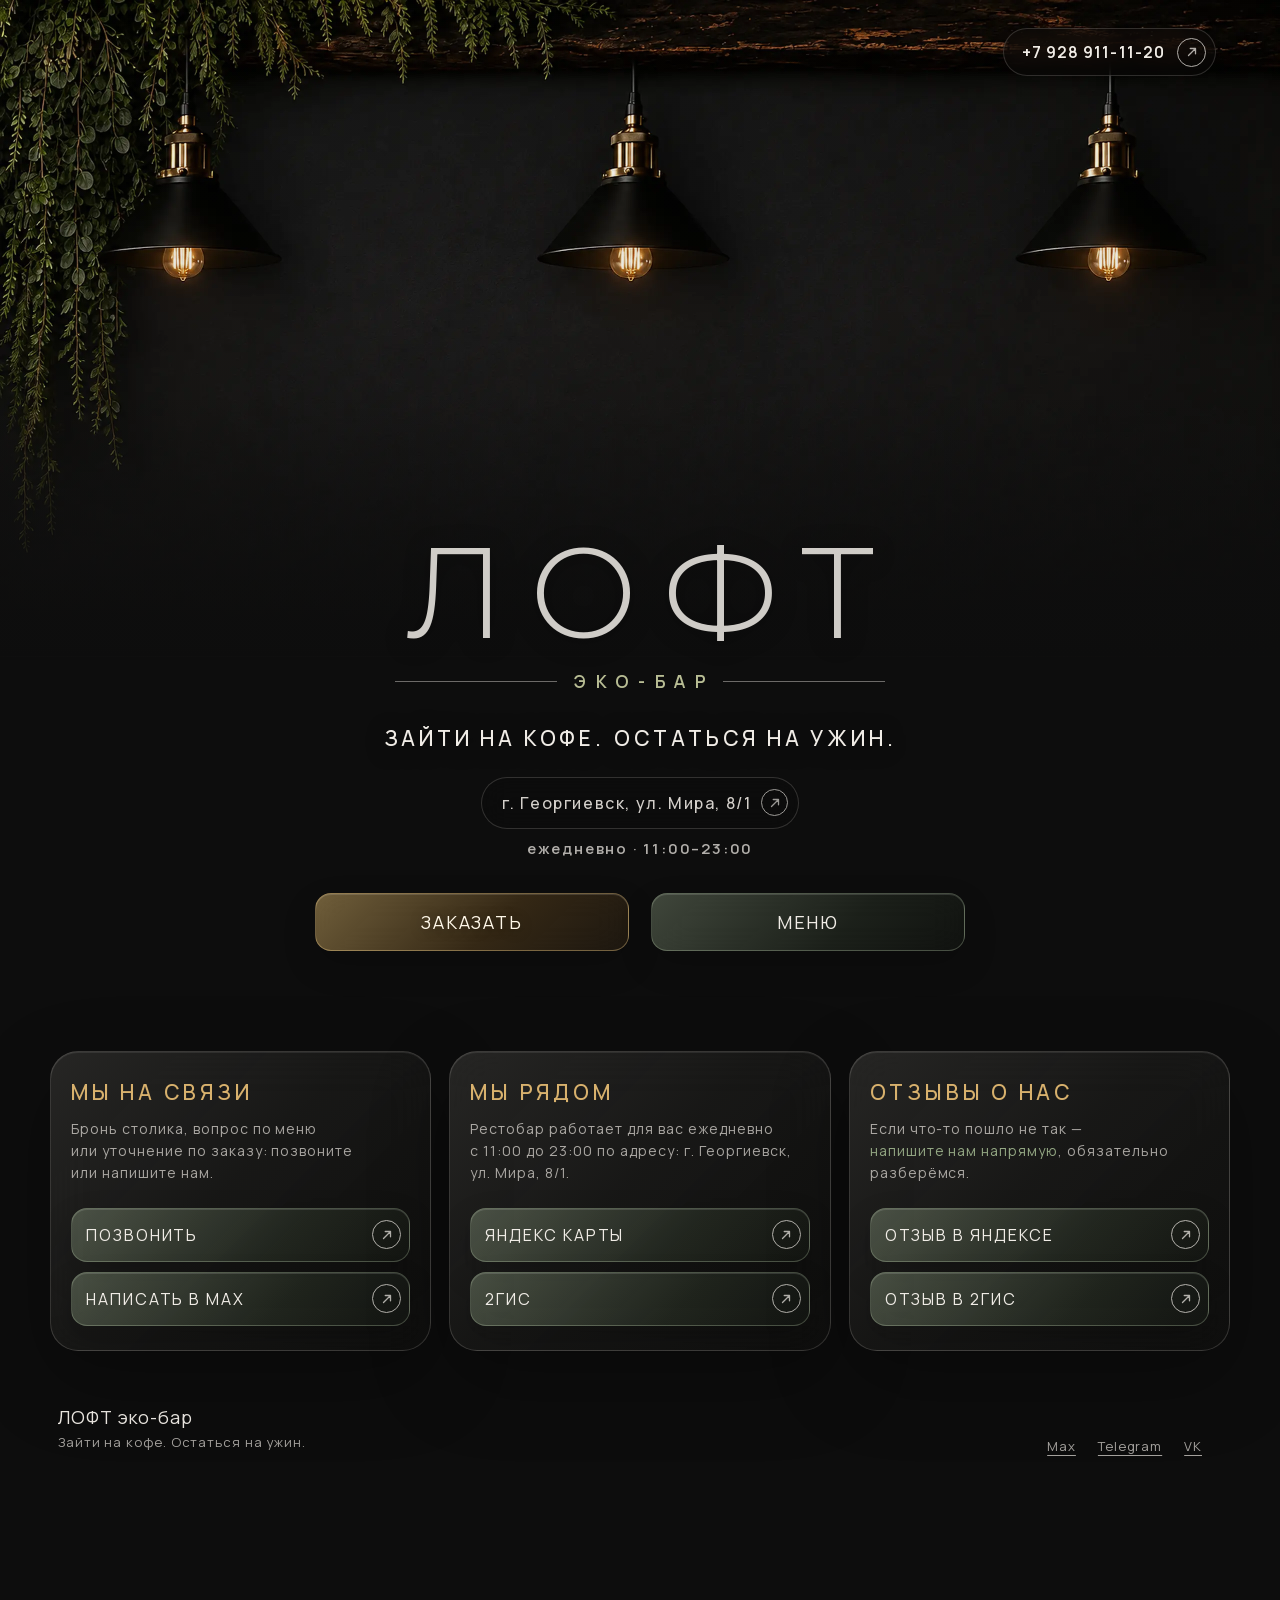
==== commit 4657de4d: "Add LOFT logo for iPhone home screen" ====
--- a/index.html
+++ b/index.html
@@ -11,6 +11,8 @@
     <title>ЛОФТ эко-бар Георгиевск — рестобар и кофейня</title>
     <link rel="canonical" href="https://loftecobar.ru/" />
     <link rel="icon" href="favicon.svg" type="image/svg+xml" />
+    <link rel="apple-touch-icon" sizes="180x180" href="/apple-touch-icon.png" />
+    <meta name="apple-mobile-web-app-title" content="ЛОФТ" />
     <link rel="stylesheet" href="styles.css" />
     <script src="script.js" defer></script>
     <link rel="stylesheet" href="compact-preview.css" />
--- a/styles.css
+++ b/styles.css
@@ -216,7 +216,7 @@
 
 .ecoDivider p {
   margin: 0;
-  color: #9cbe86;
+  color: #b8bd94;
   font-size: clamp(15px, 1.35vw, 19px);
   font-weight: 620;
   letter-spacing: 0.56em;
@@ -1144,8 +1144,8 @@
     color: #fff8e9;
   }
 }
-:is(.contactActions, .buttonStack, .reviewActions) .button:focus-visible,
-:is(.contactActions, .buttonStack, .reviewActions) .button:active {
+:is(.contactActions, .buttonStack, .reviewActions) .button:active,
+:is(.contactActions, .buttonStack, .reviewActions) .button.isActiveButton {
   border-color: rgba(248, 218, 156, 0.58);
   background: var(--amber-glass);
   color: #fff8e9;
@@ -1182,6 +1182,10 @@
 }
 
 @media (width > 760px) {
+  footer {
+    padding-right: 28px;
+  }
+
   .heroActions {
     gap: 22px;
   }
--- a/compact-preview.css
+++ b/compact-preview.css
@@ -1,7 +1,54 @@
 [hidden].compactBar { display: none; }
 .compactBar { position: fixed; z-index: 100; top: 0; left: 0; right: 0; display: flex; justify-content: center; gap: 10px; padding: 10px max(14px, env(safe-area-inset-right)) 10px max(14px, env(safe-area-inset-left)); background: linear-gradient(to bottom, rgba(13,13,13,.9), rgba(13,13,13,.58)); backdrop-filter: blur(14px); -webkit-backdrop-filter: blur(14px); }
 .compactBar .button { justify-content: center; min-height: 44px; width: min(220px, 50%); padding: 8px 12px; font-size: clamp(10px, 2.8vw, 13px); font-weight: 400; text-align: center; text-transform: uppercase; letter-spacing: .1em; }
+.heroActions .buttonGlass.isActiveButton,
+.compactBar .buttonGlass.isActiveButton {
+  border-color: rgba(181, 201, 167, 0.31);
+  background: var(--sage-glass);
+  color: var(--milk);
+  text-shadow: none;
+}
+.hasActiveButton .heroActions .buttonPrimary:not(.isActiveButton),
+.hasActiveButton .compactBar .buttonPrimary:not(.isActiveButton) {
+  border-color: rgba(240, 205, 137, 0.38);
+  background: var(--amber-glass);
+  color: #fff8e9;
+  text-shadow: 0 1px 14px rgba(0, 0, 0, 0.42);
+}
 @media (max-width: 760px) { .compactBar .button { letter-spacing: .12em; } }
+
+@media (hover: hover) and (pointer: fine) and (width > 760px) {
+  .heroActions .button:hover,
+  .compactBar .button:hover {
+    transform: scale(1.04);
+  }
+
+  .heroActions .button:active,
+  .compactBar .button:active,
+  .heroActions .button.isActiveButton,
+  .compactBar .button.isActiveButton {
+    transform: scale(1.06);
+  }
+}
+
+@media (max-width: 760px) {
+  .heroActions .button:active,
+  .compactBar .button:active {
+    filter: brightness(1.18);
+    transform: none;
+  }
+}
+
+@media (prefers-reduced-motion: reduce) {
+  .heroActions .button:hover,
+  .compactBar .button:hover,
+  .heroActions .button:active,
+  .compactBar .button:active,
+  .heroActions .button.isActiveButton,
+  .compactBar .button.isActiveButton {
+    transform: none;
+  }
+}
 
 .topbar {
   position: fixed;
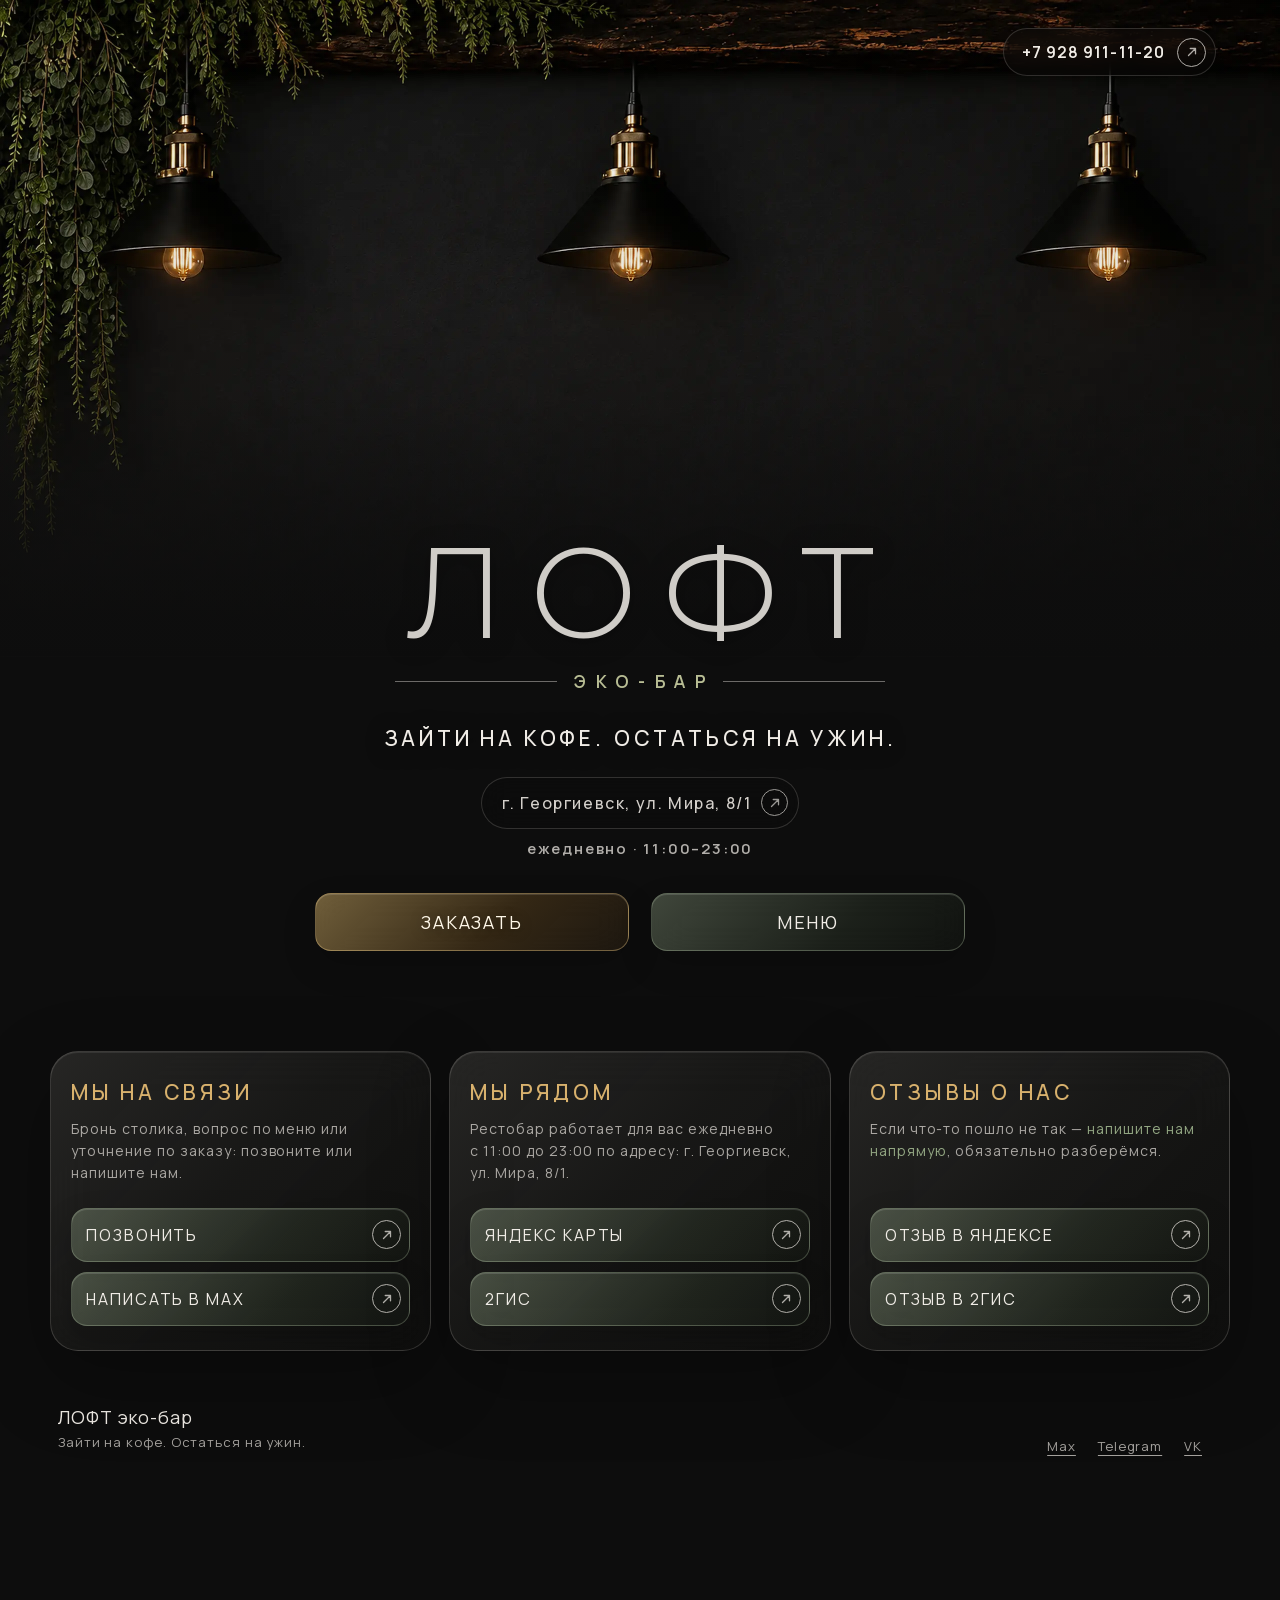
==== commit 16f400bd: "Enable standalone Android web app and natural card text wrapping" ====
--- a/index.html
+++ b/index.html
@@ -13,6 +13,7 @@
     <link rel="icon" href="favicon.svg" type="image/svg+xml" />
     <link rel="apple-touch-icon" sizes="180x180" href="/apple-touch-icon.png" />
     <meta name="apple-mobile-web-app-title" content="ЛОФТ" />
+    <link rel="manifest" href="/manifest.webmanifest" />
     <link rel="stylesheet" href="styles.css" />
     <script src="script.js" defer></script>
     <link rel="stylesheet" href="compact-preview.css" />
@@ -127,7 +128,7 @@
         <section class="glassPanel contactPanel" id="contact">
           <div class="contactCopy">
             <h2>Мы на связи</h2>
-            <p>Бронь столика, вопрос по меню<br>или уточнение по заказу: позвоните<br>или напишите нам.</p>
+            <p>Бронь столика, вопрос по меню или уточнение по заказу: позвоните или напишите нам.</p>
           </div>
           <div class="contactActions">
             <a class="button buttonPrimary" href="tel:+79289111120">
@@ -199,8 +200,8 @@
           <div class="reviewCopy">
             <h2 class="panelTitle">Отзывы о нас</h2>
             <p class="panelDescription">
-              Если что-то пошло не так —<br>
-              <a class="reviewDirectLink" href="https://max.ru/u/f9LHodD0cOIA-SZj9-avbQp1Ar7JcLvjmVXccJVioT0Pys84n3wCsUuttxI" target="_blank" rel="noopener noreferrer">напишите нам напрямую</a>, обязательно<br>разберёмся.
+              Если что-то пошло не так —
+              <a class="reviewDirectLink" href="https://max.ru/u/f9LHodD0cOIA-SZj9-avbQp1Ar7JcLvjmVXccJVioT0Pys84n3wCsUuttxI" target="_blank" rel="noopener noreferrer">напишите нам напрямую</a>, обязательно разберёмся.
             </p>
           </div>
           <div class="reviewActions">
--- a/styles.css
+++ b/styles.css
@@ -606,7 +606,7 @@
 .reviewDirectLink {
   color: var(--sage);
   text-decoration: none;
-  white-space: nowrap;
+  white-space: normal;
 }
 
 .buttonStack .button,
